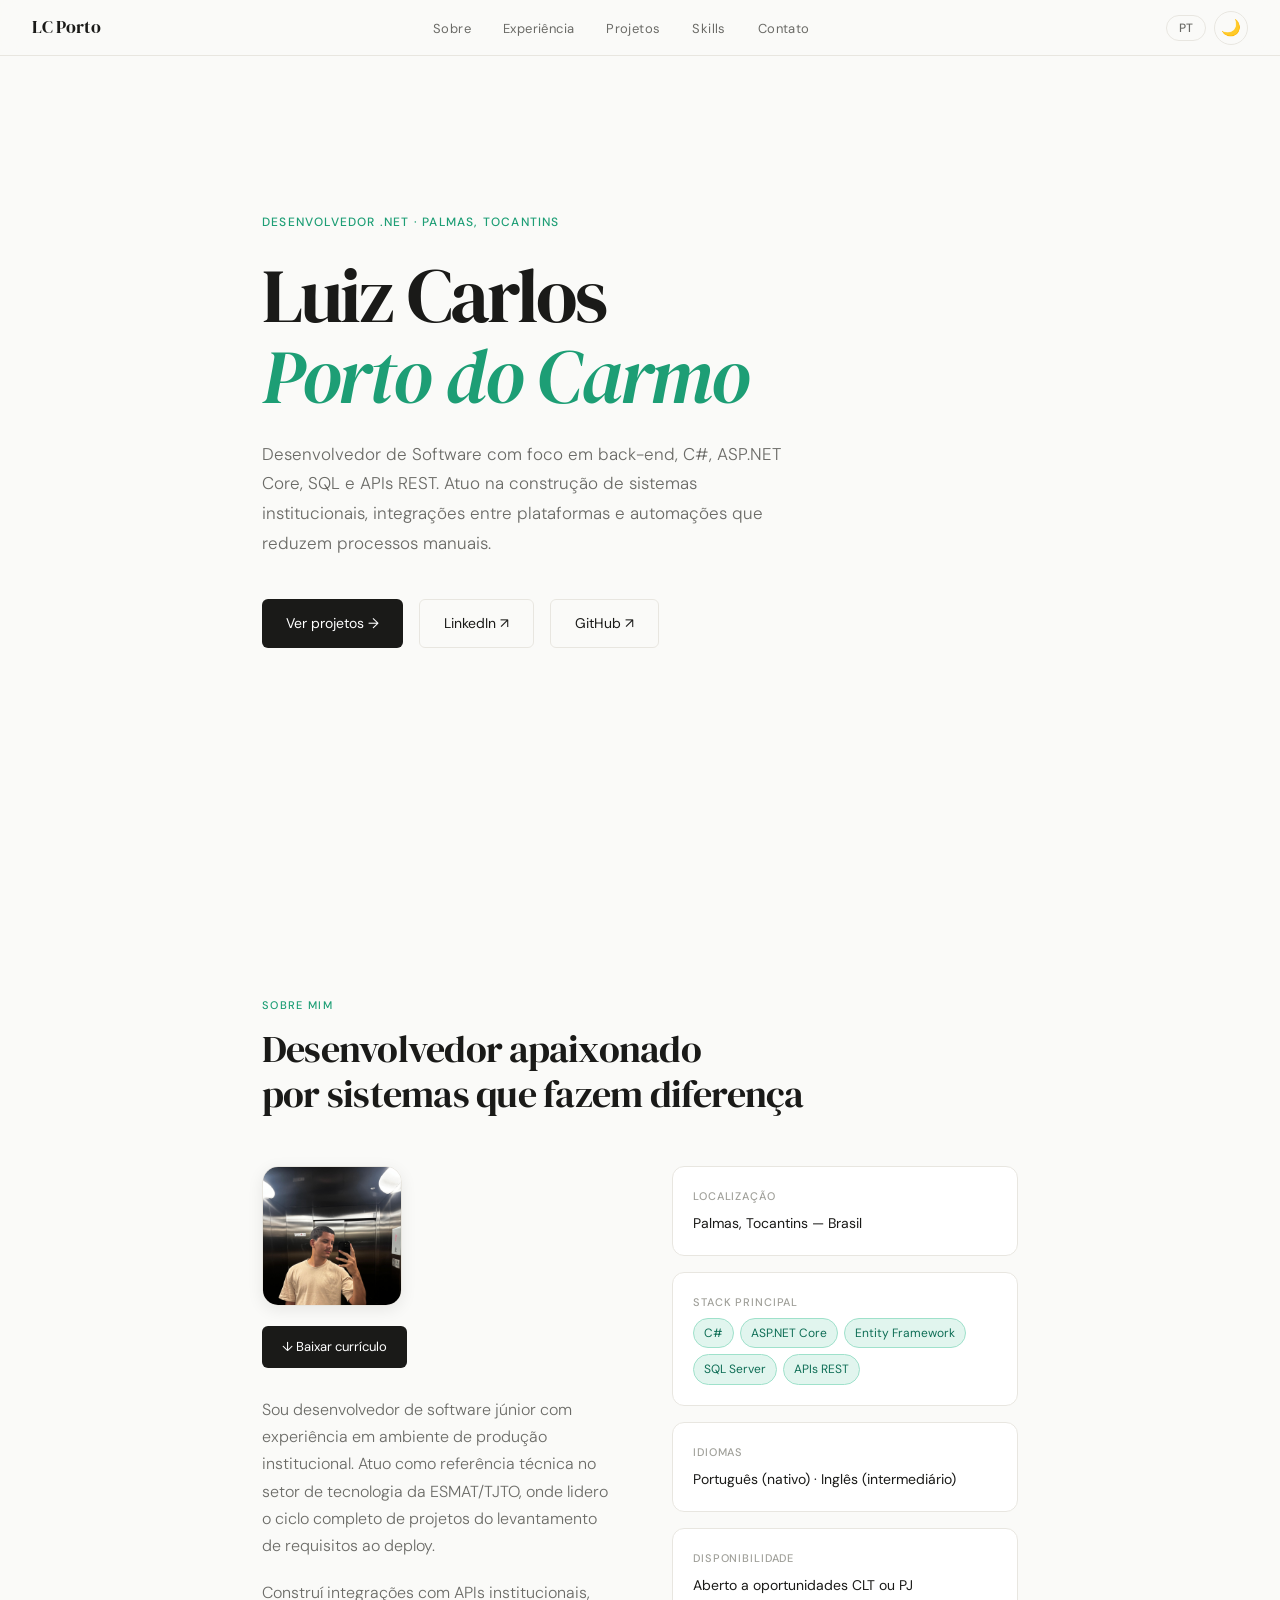
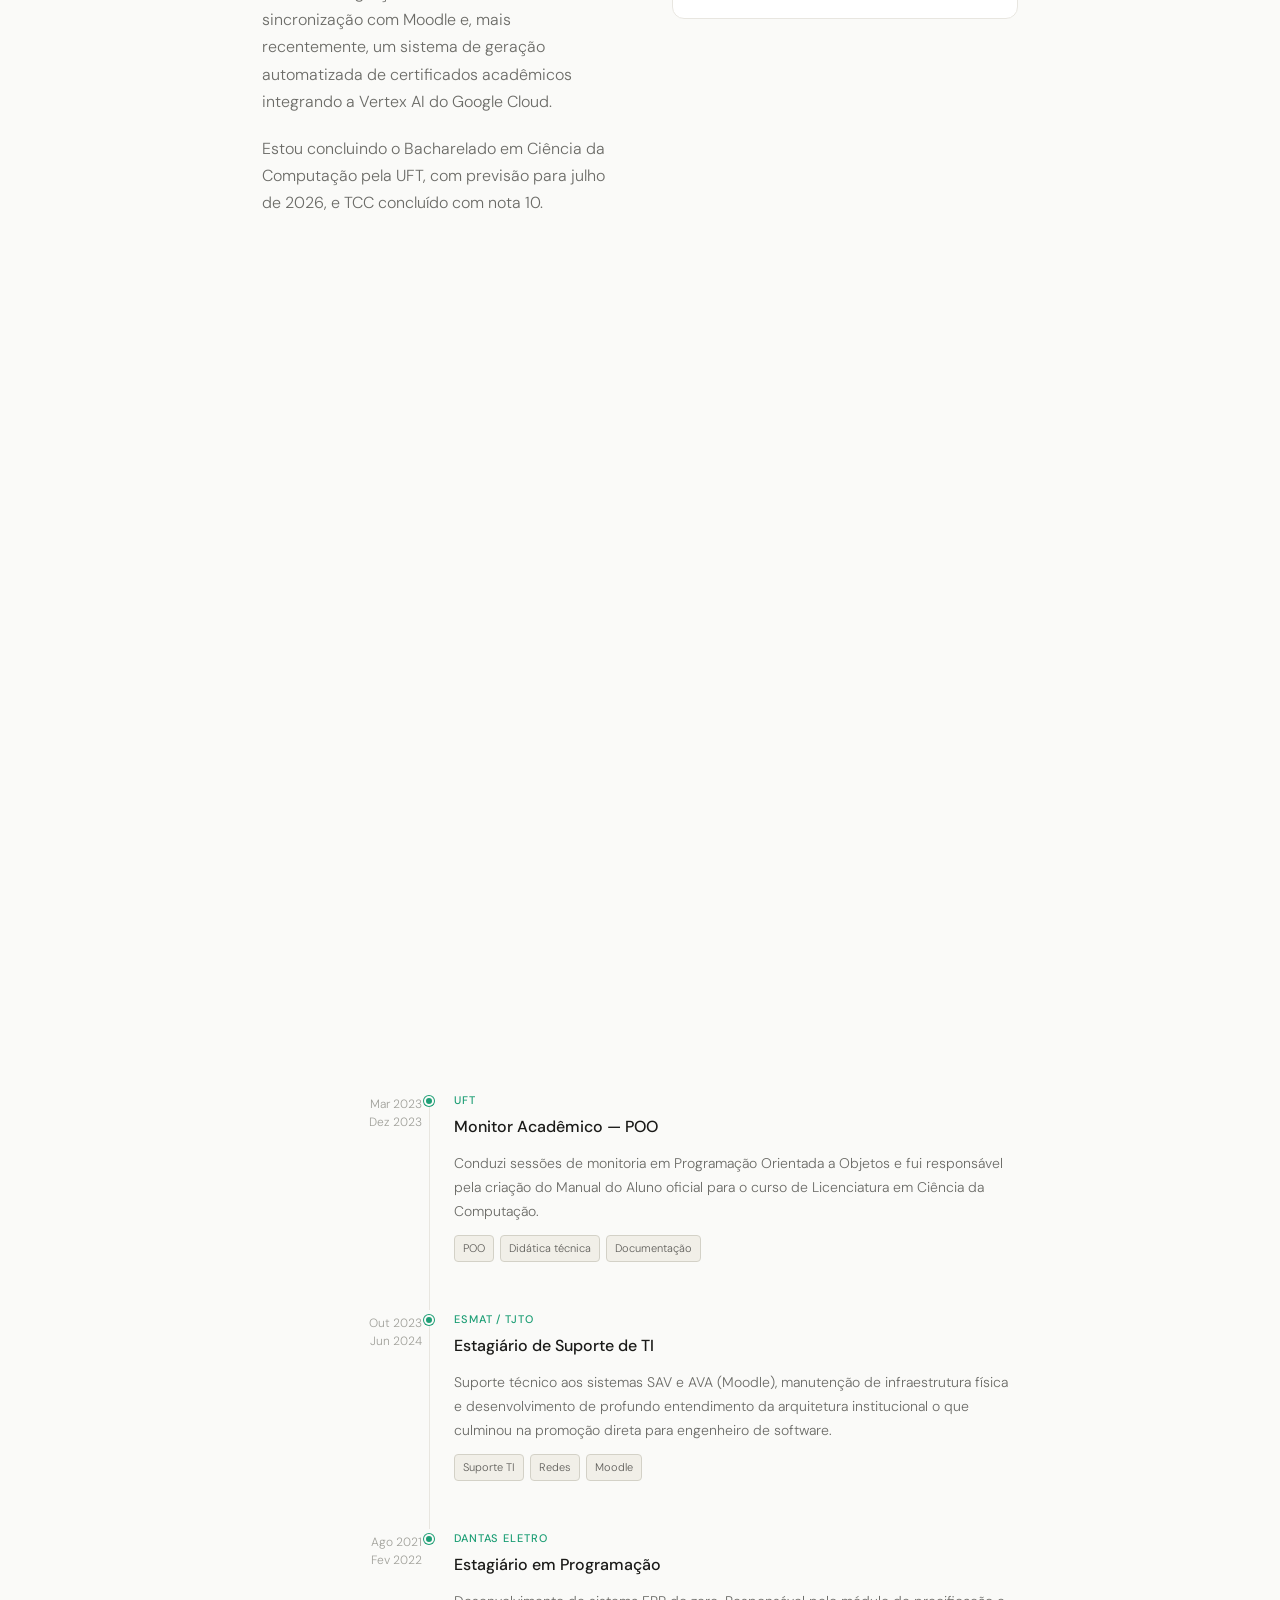
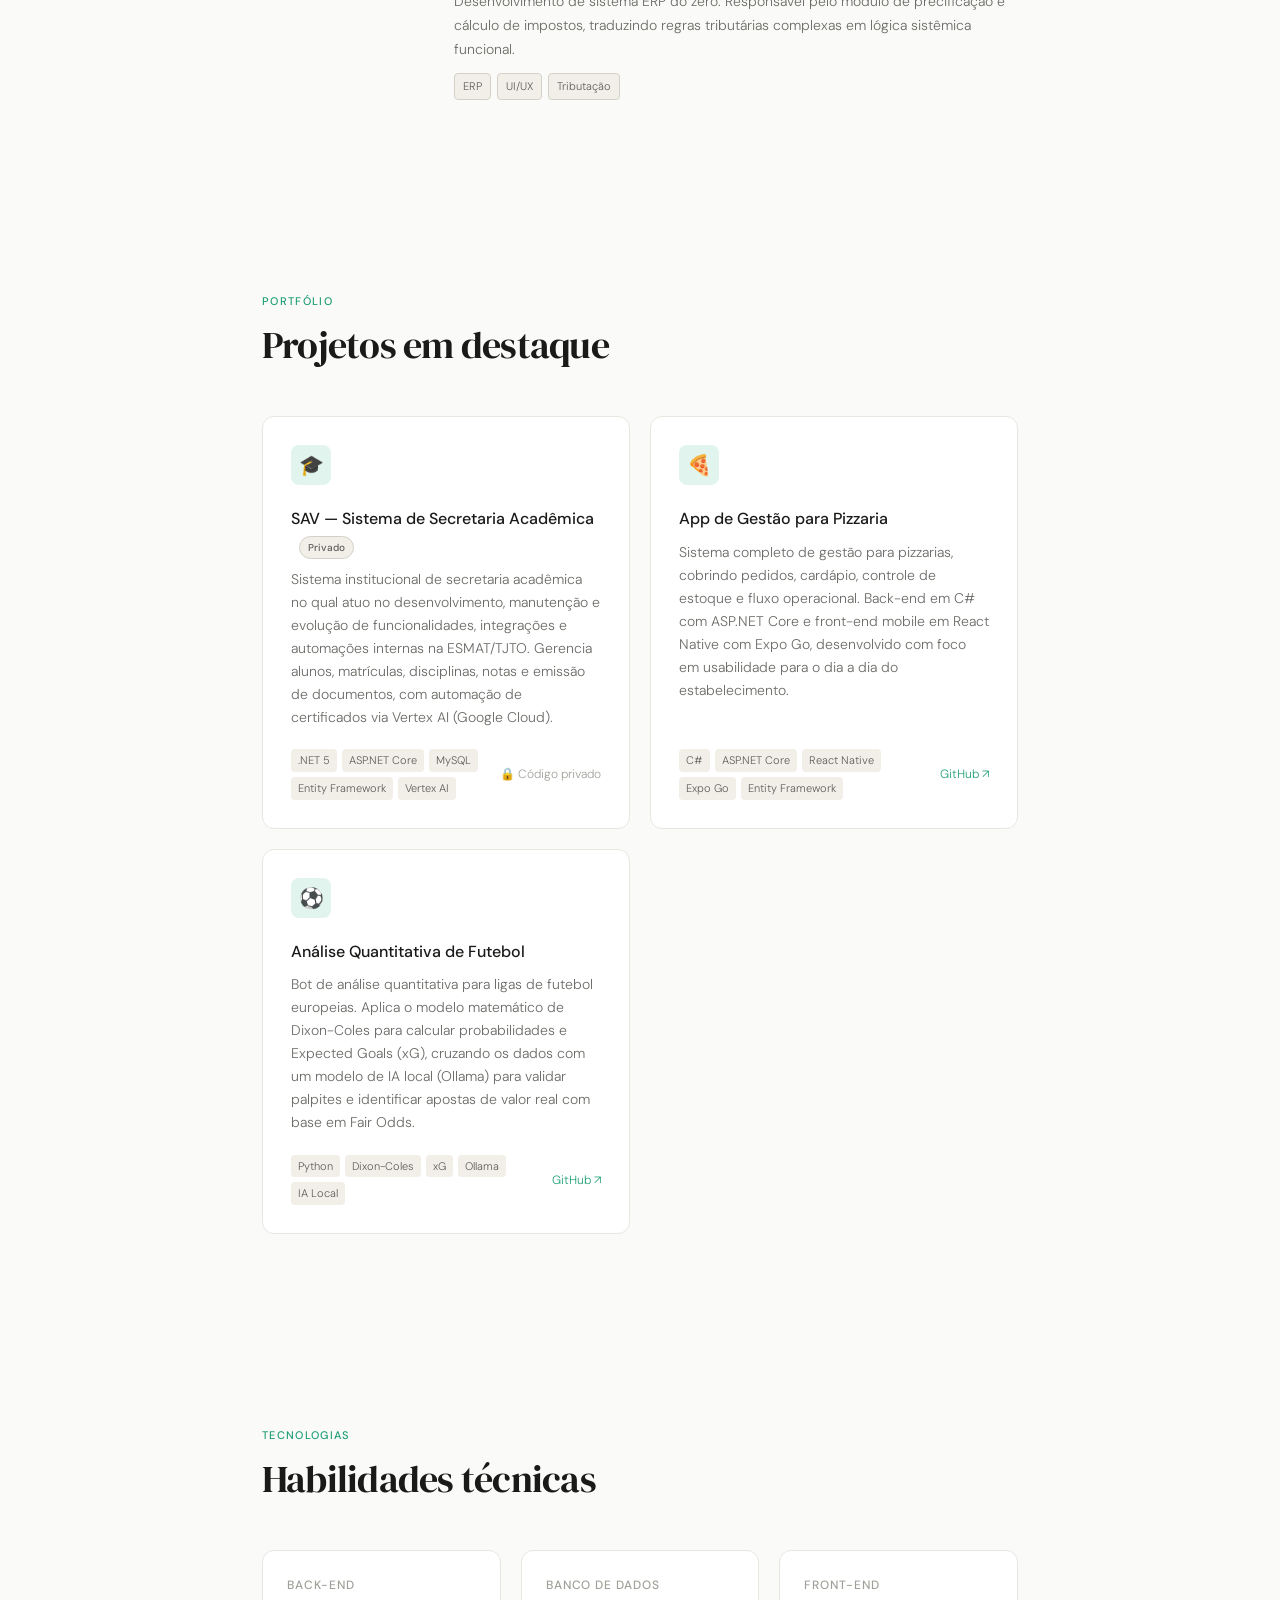
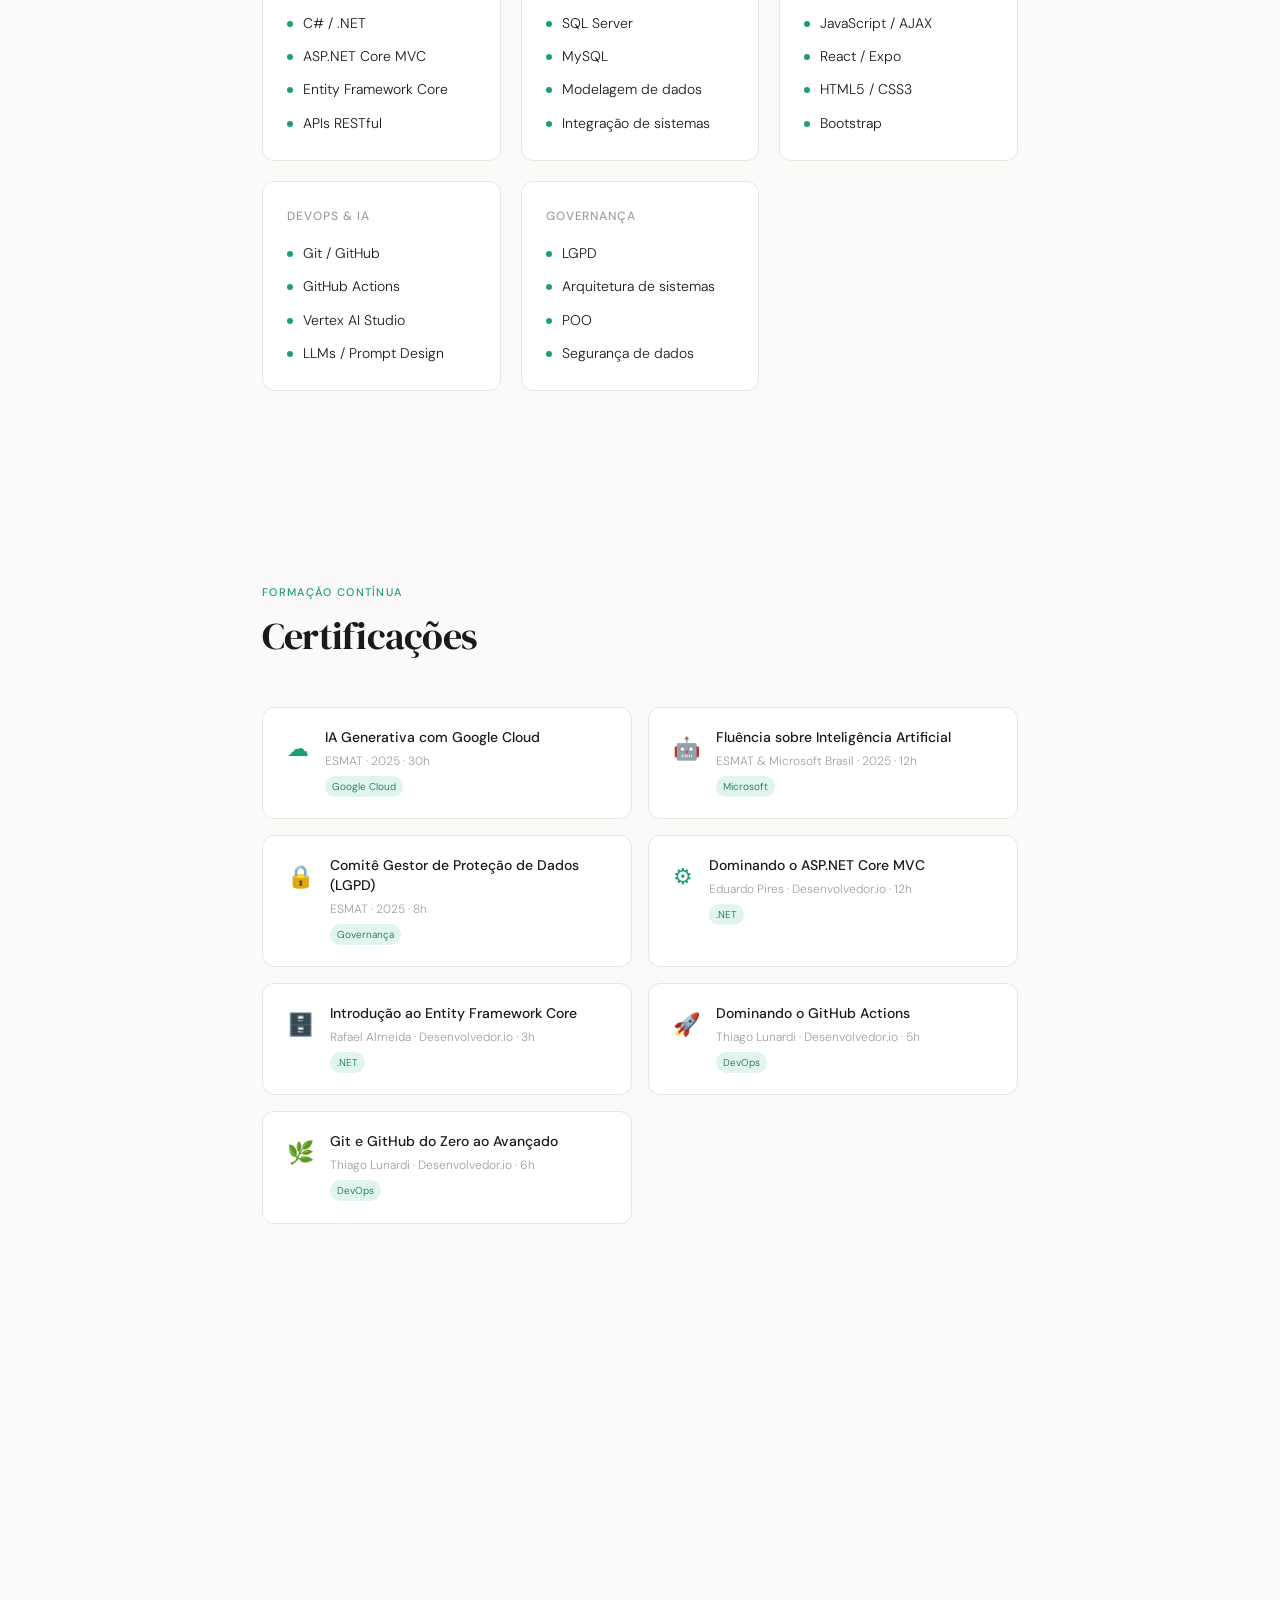
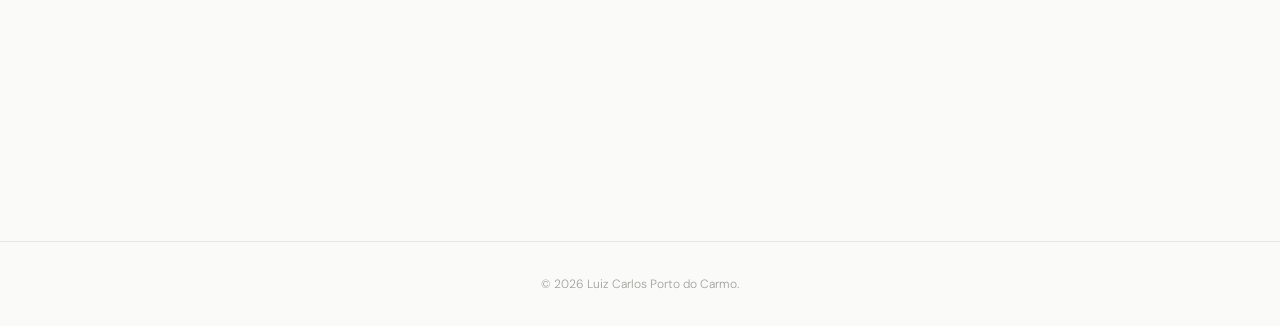
==== index.html @ 0bf35a82 "Rename Index.html to index.html Ajuste" ====
<!DOCTYPE html>
<html lang="pt-BR">
<head>
<meta charset="UTF-8">
<meta name="viewport" content="width=device-width, initial-scale=1.0">
<title>Luiz Carlos Porto — Software Engineer</title>
<link rel="preconnect" href="https://fonts.googleapis.com">
<link href="https://fonts.googleapis.com/css2?family=DM+Serif+Display:ital@0;1&family=DM+Sans:wght@300;400;500&display=swap" rel="stylesheet">
<style>
  *, *::before, *::after { box-sizing: border-box; margin: 0; padding: 0; }

  :root {
    --bg: #FAFAF8;
    --surface: #FFFFFF;
    --border: #E8E6E0;
    --text-primary: #1A1A18;
    --text-secondary: #6B6B67;
    --text-muted: #A0A09A;
    --accent: #1D9E75;
    --accent-light: #E1F5EE;
    --accent-mid: #0F6E56;
    --serif: 'DM Serif Display', Georgia, serif;
    --sans: 'DM Sans', system-ui, sans-serif;
    --radius: 12px;
    --radius-sm: 6px;
    --max: 820px;
  }

  body.dark {
    --bg: #0F0F0E;
    --surface: #1A1A18;
    --border: #2C2C29;
    --text-primary: #F0EFEA;
    --text-secondary: #A0A09A;
    --text-muted: #5F5E5A;
    --accent: #1D9E75;
    --accent-light: #0D2E22;
    --accent-mid: #3ECFA0;
  }
  body.dark nav { background: rgba(15,15,14,0.88); }
  body.dark .contact-box { background: #1A1A18; border: 1px solid #2C2C29; }
  body.dark .contact-box h2 { color: var(--text-primary); }
  body.dark .contact-box p { color: var(--text-secondary); }
  body.dark .contact-link { color: var(--text-primary); border-color: var(--border); }
  body.dark footer { background: var(--bg); }
  body.dark .btn-primary { background: var(--surface); color: var(--text-primary); border: 1px solid var(--border); }
  body.dark .btn-primary:hover { background: var(--accent); color: #fff; border-color: var(--accent); }
  body.dark .btn-outline { border-color: var(--border); color: var(--text-secondary); }
  body.dark .btn-outline:hover { border-color: var(--accent); color: var(--accent); }
  body.dark #lang-btn { color: var(--text-secondary); border-color: var(--border); }
  body.dark #lang-btn:hover { border-color: var(--accent); color: var(--accent); }
  body.dark #theme-btn { border-color: var(--border); }
  body.dark #theme-btn:hover { border-color: var(--accent); }
  body.dark .btn-cv-link { background: var(--surface) !important; color: var(--text-primary) !important; border: 1px solid var(--border) !important; }
  body.dark .btn-cv-link:hover { background: var(--accent) !important; color: #fff !important; border-color: var(--accent) !important; }
  body.dark .project-link { color: var(--accent); }
  body.dark .contact-link { color: var(--text-primary); }
  body.dark .timeline-tag { background: #2C2C29; color: var(--text-secondary); border-color: #3C3C38; }
  body.dark .cert-badge { background: var(--accent-light); color: var(--accent-mid); }

  html { scroll-behavior: smooth; }

  body {
    font-family: var(--sans);
    background: var(--bg);
    color: var(--text-primary);
    font-size: 16px;
    line-height: 1.7;
    font-weight: 300;
  }

  /* ─── NAV ─── */
  nav {
    position: fixed; top: 0; left: 0; right: 0; z-index: 100;
    background: rgba(250,250,248,0.88);
    backdrop-filter: blur(12px);
    border-bottom: 1px solid var(--border);
    padding: 0 2rem;
    display: flex; align-items: center; justify-content: space-between;
    height: 56px;
  }
  .nav-logo {
    font-family: var(--serif);
    font-size: 18px;
    color: var(--text-primary);
    text-decoration: none;
    letter-spacing: -0.01em;
  }
  .nav-links { display: flex; gap: 2rem; list-style: none; }
  .nav-links a {
    text-decoration: none;
    font-size: 13px;
    font-weight: 400;
    color: var(--text-secondary);
    letter-spacing: 0.03em;
    transition: color 0.2s;
  }
  .nav-links a:hover { color: var(--accent); }

  /* ─── LAYOUT ─── */
  section { padding: 6rem 2rem; max-width: var(--max); margin: 0 auto; }
  .section-label {
    font-size: 11px;
    font-weight: 500;
    letter-spacing: 0.12em;
    text-transform: uppercase;
    color: var(--accent);
    margin-bottom: 0.75rem;
  }
  h2.section-title {
    font-family: var(--serif);
    font-size: clamp(28px, 4vw, 38px);
    font-weight: 400;
    line-height: 1.2;
    letter-spacing: -0.02em;
    color: var(--text-primary);
    margin-bottom: 3rem;
  }

  /* ─── HERO ─── */
  #hero {
    min-height: 100vh;
    display: flex; flex-direction: column; justify-content: center;
    padding-top: 56px;
  }
  .hero-eyebrow {
    font-size: 12px; font-weight: 500; letter-spacing: 0.1em;
    text-transform: uppercase; color: var(--accent);
    margin-bottom: 1.5rem;
    opacity: 0; animation: fadeUp 0.6s 0.2s forwards;
  }
  .hero-name {
    font-family: var(--serif);
    font-size: clamp(42px, 7vw, 76px);
    font-weight: 400;
    line-height: 1.05;
    letter-spacing: -0.03em;
    color: var(--text-primary);
    margin-bottom: 1.5rem;
    opacity: 0; animation: fadeUp 0.6s 0.35s forwards;
  }
  .hero-name em { font-style: italic; color: var(--accent); }
  .hero-desc {
    font-size: 17px; font-weight: 300;
    color: var(--text-secondary);
    max-width: 520px; line-height: 1.75;
    margin-bottom: 2.5rem;
    opacity: 0; animation: fadeUp 0.6s 0.5s forwards;
  }
  .hero-cta {
    display: flex; gap: 1rem; flex-wrap: wrap;
    opacity: 0; animation: fadeUp 0.6s 0.65s forwards;
  }
  .btn-primary {
    background: var(--text-primary); color: #fff;
    padding: 12px 24px; border-radius: var(--radius-sm);
    font-size: 14px; font-weight: 400; text-decoration: none;
    transition: background 0.2s, transform 0.15s;
    display: inline-flex; align-items: center; gap: 8px;
  }
  .btn-primary:hover { background: var(--accent); transform: translateY(-1px); }
  .btn-outline {
    border: 1px solid var(--border); color: var(--text-primary);
    padding: 12px 24px; border-radius: var(--radius-sm);
    font-size: 14px; font-weight: 400; text-decoration: none;
    transition: border-color 0.2s, color 0.2s, transform 0.15s;
    display: inline-flex; align-items: center; gap: 8px;
  }
  .btn-outline:hover { border-color: var(--accent); color: var(--accent); transform: translateY(-1px); }

  /* ─── SOBRE ─── */
  #sobre .sobre-grid {
    display: grid; grid-template-columns: 1fr 1fr; gap: 4rem; align-items: start;
  }
  .sobre-text p { color: var(--text-secondary); margin-bottom: 1.25rem; }
  .sobre-text p:last-child { margin-bottom: 0; }
  .sobre-aside { display: flex; flex-direction: column; gap: 1rem; }
  .info-card {
    background: var(--surface); border: 1px solid var(--border);
    border-radius: var(--radius); padding: 1.25rem;
  }
  .info-card-label { font-size: 11px; font-weight: 500; letter-spacing: 0.08em; text-transform: uppercase; color: var(--text-muted); margin-bottom: 6px; }
  .info-card-val { font-size: 14px; color: var(--text-primary); font-weight: 400; }
  .tag-row { display: flex; flex-wrap: wrap; gap: 6px; }
  .tag {
    display: inline-block; font-size: 12px; font-weight: 400;
    padding: 4px 10px; border-radius: 99px;
    background: var(--accent-light); color: var(--accent-mid);
    border: 1px solid #9FE1CB;
  }

  /* ─── EXPERIENCIA ─── */
  .timeline { display: flex; flex-direction: column; gap: 0; }
  .timeline-item {
    display: grid; grid-template-columns: 160px 1fr;
    gap: 0 2rem; position: relative; padding-bottom: 3rem;
  }
  .timeline-item::before {
    content: '';
    position: absolute; left: 167px; top: 6px; bottom: 0;
    width: 1px; background: var(--border);
  }
  .timeline-item:last-child { padding-bottom: 0; }
  .timeline-item:last-child::before { display: none; }
  .timeline-date { font-size: 12px; color: var(--text-muted); padding-top: 4px; text-align: right; line-height: 1.5; }
  .timeline-dot {
    position: absolute; left: 162px; top: 5px;
    width: 10px; height: 10px; border-radius: 50%;
    background: var(--accent); border: 2px solid var(--bg);
    box-shadow: 0 0 0 1px var(--accent);
  }
  .timeline-content { }
  .timeline-company { font-size: 11px; font-weight: 500; letter-spacing: 0.08em; text-transform: uppercase; color: var(--accent); margin-bottom: 3px; }
  .timeline-role { font-size: 16px; font-weight: 500; color: var(--text-primary); margin-bottom: 0.75rem; }
  .timeline-desc { font-size: 14px; color: var(--text-secondary); line-height: 1.7; }
  .timeline-tags { display: flex; flex-wrap: wrap; gap: 6px; margin-top: 0.75rem; }
  .timeline-tag {
    font-size: 11px; padding: 3px 8px; border-radius: 4px;
    background: #F1EFE8; color: #5F5E5A;
    border: 1px solid #D3D1C7;
  }

  /* ─── PROJETOS ─── */
  .projects-grid {
    display: grid; grid-template-columns: repeat(auto-fit, minmax(340px, 1fr));
    gap: 1.25rem;
  }
  .project-card {
    background: var(--surface); border: 1px solid var(--border);
    border-radius: var(--radius); padding: 1.75rem;
    transition: border-color 0.2s, transform 0.2s;
    display: flex; flex-direction: column;
  }
  .project-card:hover { border-color: var(--accent); transform: translateY(-2px); }
  .project-icon {
    width: 40px; height: 40px; border-radius: 8px;
    background: var(--accent-light); display: flex; align-items: center; justify-content: center;
    margin-bottom: 1.25rem; font-size: 20px;
  }
  .project-name { font-size: 16px; font-weight: 500; color: var(--text-primary); margin-bottom: 0.5rem; }
  .project-desc { font-size: 14px; color: var(--text-secondary); line-height: 1.65; flex: 1; }
  .project-footer { margin-top: 1.25rem; display: flex; justify-content: space-between; align-items: center; }
  .project-stack { display: flex; flex-wrap: wrap; gap: 5px; }
  .project-stack span { font-size: 11px; padding: 2px 7px; border-radius: 4px; background: #F1EFE8; color: #5F5E5A; }
  .project-link { font-size: 12px; color: var(--accent); text-decoration: none; display: flex; align-items: center; gap: 4px; white-space: nowrap; }
  .project-link:hover { color: var(--accent-mid); }

  /* ─── HABILIDADES ─── */
  .skills-grid { display: grid; grid-template-columns: repeat(auto-fit, minmax(220px, 1fr)); gap: 1.25rem; }
  .skill-group {
    background: var(--surface); border: 1px solid var(--border);
    border-radius: var(--radius); padding: 1.5rem;
  }
  .skill-group-title { font-size: 12px; font-weight: 500; letter-spacing: 0.08em; text-transform: uppercase; color: var(--text-muted); margin-bottom: 1rem; }
  .skill-list { display: flex; flex-direction: column; gap: 0.6rem; }
  .skill-item { display: flex; align-items: center; gap: 10px; }
  .skill-dot { width: 6px; height: 6px; border-radius: 50%; background: var(--accent); flex-shrink: 0; }
  .skill-name { font-size: 14px; color: var(--text-primary); }

  /* ─── CERTIFICADOS ─── */
  .certs-grid { display: grid; grid-template-columns: repeat(auto-fit, minmax(300px, 1fr)); gap: 1rem; }
  .cert-card {
    background: var(--surface); border: 1px solid var(--border);
    border-radius: var(--radius); padding: 1.25rem 1.5rem;
    display: flex; align-items: flex-start; gap: 1rem;
    transition: border-color 0.2s;
  }
  .cert-card:hover { border-color: var(--accent); }
  .cert-icon { font-size: 22px; flex-shrink: 0; margin-top: 2px; color: var(--accent); }
  .cert-name { font-size: 14px; font-weight: 500; color: var(--text-primary); line-height: 1.4; }
  .cert-meta { font-size: 12px; color: var(--text-muted); margin-top: 3px; }
  .cert-badge { display: inline-block; font-size: 10px; padding: 2px 7px; border-radius: 99px; margin-top: 5px; background: var(--accent-light); color: var(--accent-mid); }

  /* ─── CONTATO ─── */
  #contato { padding-bottom: 8rem; }
  .contact-box {
    background: var(--text-primary); border-radius: var(--radius);
    padding: 4rem; display: flex; justify-content: space-between; align-items: center; flex-wrap: wrap; gap: 2rem;
  }
  .contact-box h2 { font-family: var(--serif); font-size: clamp(26px, 4vw, 40px); color: #fff; font-weight: 400; margin: 0; }
  .contact-box p { color: rgba(255,255,255,0.55); font-size: 15px; margin-top: 8px; }
  .contact-links { display: flex; flex-direction: column; gap: 0.75rem; }
  .contact-link {
    color: #fff; text-decoration: none;
    font-size: 14px; display: flex; align-items: center; gap: 10px;
    border-bottom: 1px solid rgba(255,255,255,0.15); padding-bottom: 0.75rem;
    transition: color 0.2s;
  }
  .contact-link:last-child { border-bottom: none; padding-bottom: 0; }
  .contact-link:hover { color: #5DCAA5; }

  /* ─── FOOTER ─── */
  footer {
    border-top: 1px solid var(--border);
    padding: 2rem;
    text-align: center;
    font-size: 12px;
    color: var(--text-muted);
  }

  /* ─── ANIMATIONS ─── */
  @keyframes fadeUp {
    from { opacity: 0; transform: translateY(20px); }
    to   { opacity: 1; transform: translateY(0); }
  }
  .reveal {
    opacity: 0; transform: translateY(24px);
    transition: opacity 0.55s ease, transform 0.55s ease;
  }
  .reveal.visible { opacity: 1; transform: translateY(0); }

  /* ─── RESPONSIVE ─── */
  @media (max-width: 680px) {
    #sobre .sobre-grid { grid-template-columns: 1fr; gap: 2rem; }
    .timeline-item { grid-template-columns: 1fr; }
    .timeline-date { text-align: left; }
    .timeline-item::before { display: none; }
    .timeline-dot { display: none; }
    .contact-box { padding: 2.5rem; }
    nav { padding: 0 1rem; }
    .nav-links { gap: 1.25rem; }
  }
</style>
</head>
<body>

<nav>
  <a href="#hero" class="nav-logo">LC Porto</a>
  <ul class="nav-links" id="nav-links">
    <li><a href="#sobre" data-pt="Sobre" data-en="About">Sobre</a></li>
    <li><a href="#experiencia" data-pt="Experiência" data-en="Experience">Experiência</a></li>
    <li><a href="#projetos" data-pt="Projetos" data-en="Projects">Projetos</a></li>
    <li><a href="#habilidades" data-pt="Skills" data-en="Skills">Skills</a></li>
    <li><a href="#contato" data-pt="Contato" data-en="Contact">Contato</a></li>
  </ul>
  <div style="display:flex;align-items:center;gap:8px;margin-left:1.5rem;">
    <!-- Lang toggle -->
    <button id="lang-btn" onclick="toggleLang()" title="Mudar idioma" style="background:transparent;border:1px solid var(--border);border-radius:99px;padding:4px 12px;font-size:12px;font-weight:500;color:var(--text-secondary);cursor:pointer;transition:all 0.2s;font-family:var(--sans);">PT</button>
    <!-- Dark mode toggle -->
    <button id="theme-btn" onclick="toggleTheme()" title="Alternar tema" style="background:transparent;border:1px solid var(--border);border-radius:99px;width:34px;height:34px;display:flex;align-items:center;justify-content:center;cursor:pointer;transition:all 0.2s;font-size:16px;">🌙</button>
  </div>
</nav>

<!-- HERO -->
<section id="hero">
  <p class="hero-eyebrow" id="hero-eyebrow">Desenvolvedor .NET · Palmas, Tocantins — Brasil</p>
  <h1 class="hero-name">Luiz Carlos<br><em>Porto do Carmo</em></h1>
  <p class="hero-desc" id="hero-desc">
    Desenvolvedor de Software com foco em back-end, C#, ASP.NET Core, SQL e APIs REST. Atuo na construção de sistemas institucionais, integrações entre plataformas e automações que reduzem processos manuais.
  </p>
  <div class="hero-cta">
    <a href="#projetos" class="btn-primary" id="btn-projects">Ver projetos →</a>
    <a href="https://linkedin.com/in/luizcporto/" target="_blank" class="btn-outline">LinkedIn ↗</a>
    <a href="https://github.com/LuizCPorto" target="_blank" class="btn-outline">GitHub ↗</a>
  </div>
</section>

<!-- SOBRE -->
<section id="sobre">
  <p class="section-label reveal" id="label-sobre">Sobre mim</p>
  <h2 class="section-title reveal" id="title-sobre">Desenvolvedor apaixonado<br>por sistemas que fazem diferença</h2>
  <div class="sobre-grid">
    <div class="sobre-text reveal">
      <!-- Foto centralizada e destacada -->
      <div style="display:flex;flex-direction:column;align-items:flex-start;gap:1.25rem;margin-bottom:1.75rem;">
        <img src="assets/foto.jpeg" alt="Luiz Carlos Porto" style="width:140px;height:140px;border-radius:16px;object-fit:cover;object-position:top center;border:1px solid var(--border);box-shadow:0 4px 16px rgba(0,0,0,0.08);" />
        <a href="curriculo-luiz-porto.pdf" download="Curriculo_LuizCarlosPorto.pdf" class="btn-cv-link" style="display:inline-flex;align-items:center;gap:8px;background:var(--text-primary);color:#fff;padding:10px 20px;border-radius:var(--radius-sm);font-size:13px;font-weight:400;text-decoration:none;transition:background 0.2s,color 0.2s,border-color 0.2s;">
          <span id="btn-cv">↓ Baixar currículo</span>
        </a>
      </div>
      <p id="sobre-p1">Sou desenvolvedor de software júnior com experiência em sistemas institucionais, atuando principalmente com C#, ASP.NET Core, SQL, APIs REST e integrações entre plataformas. Na ESMAT/TJTO, atuo com autonomia no ciclo completo de desenvolvimento do levantamento de requisitos ao deploy.</p>
            <p id="sobre-p2">Desenvolvi integrações com APIs institucionais, sincronização com o Moodle e automação de processos acadêmicos com apoio da Vertex AI (Google Cloud), reduzindo etapas manuais e melhorando o fluxo operacional do setor.</p>
      <p id="sobre-p3">Estou concluindo o Bacharelado em Ciência da Computação pela UFT (previsão julho/2026), com TCC aprovado com nota 10. Também possuo formação técnica em Informática pelo IFBA.</p>
    </div>
    <div class="sobre-aside reveal">
      <div class="info-card">
        <div class="info-card-label" id="info-loc">Localização</div>
        <div class="info-card-val" id="info-loc-val">Palmas, Tocantins — Brasil</div>
      </div>
      <div class="info-card">
        <div class="info-card-label" id="info-stack">Stack principal</div>
        <div class="tag-row">
          <span class="tag">C#</span>
          <span class="tag">ASP.NET Core</span>
          <span class="tag">Entity Framework</span>
          <span class="tag">SQL Server</span>
          <span class="tag">APIs REST</span>
        </div>
      </div>
      <div class="info-card">
        <div class="info-card-label" id="info-lang">Idiomas</div>
        <div class="info-card-val" id="info-lang-val">Português (nativo) · Inglês (intermediário)</div>
      </div>
      <div class="info-card">
        <div class="info-card-label" id="info-avail">Disponibilidade</div>
        <div class="info-card-val" id="info-avail-val">Aberto a oportunidades CLT ou PJ</div>
      </div>
    </div>
  </div>

  <!-- TCC -->
  <div class="card reveal" style="background:var(--accent-light);border:1px solid #9FE1CB;border-radius:var(--radius);padding:1.5rem 1.75rem;margin-top:3rem;">
    <div style="display:flex;align-items:center;gap:10px;margin-bottom:0.75rem;">
      <span style="font-size:20px;">🎓</span>
      <span style="font-size:11px;font-weight:500;letter-spacing:0.08em;text-transform:uppercase;color:var(--accent-mid);" id="tcc-badge">Trabalho de Conclusão de Curso · Aprovado com Nota 10</span>
    </div>
    <div style="font-size:16px;font-weight:500;color:var(--text-primary);margin-bottom:0.6rem;line-height:1.4;" id="tcc-title">O uso de Beacons Bluetooth Low Energy (BLE) para frequência na ESMAT</div>
    <div style="font-size:14px;color:var(--text-secondary);line-height:1.7;margin-bottom:1rem;" id="tcc-desc">Proposta e validação de um modelo arquitetural para controle automatizado de frequência escolar usando tecnologia BLE/IoT, integrado ao aplicativo da Secretaria Acadêmica Virtual (SAV) da ESMAT. Elimina chamadas manuais e reduz falhas humanas na gestão acadêmica.</div>
    <div style="display:flex;flex-wrap:wrap;gap:6px;">
      <span style="font-size:12px;padding:3px 10px;border-radius:99px;background:#fff;color:var(--accent-mid);border:1px solid #9FE1CB;">C#</span>
      <span style="font-size:12px;padding:3px 10px;border-radius:99px;background:#fff;color:var(--accent-mid);border:1px solid #9FE1CB;">React Native</span>
      <span style="font-size:12px;padding:3px 10px;border-radius:99px;background:#fff;color:var(--accent-mid);border:1px solid #9FE1CB;">BLE / Beacons</span>
      <span style="font-size:12px;padding:3px 10px;border-radius:99px;background:#fff;color:var(--accent-mid);border:1px solid #9FE1CB;">IoT</span>
      <span style="font-size:12px;padding:3px 10px;border-radius:99px;background:#fff;color:var(--accent-mid);border:1px solid #9FE1CB;">UFT · 2026</span>
    </div>
  </div>

</section>

<!-- EXPERIÊNCIA -->
<section id="experiencia">
  <p class="section-label reveal" id="label-exp">Trajetória</p>
  <h2 class="section-title reveal" id="title-exp">Experiência profissional</h2>
  <div class="timeline">

    <div class="timeline-item reveal">
      <div class="timeline-date">Jun 2024<br>Atualmente</div>
      <div class="timeline-dot"></div>
      <div class="timeline-content">
        <div class="timeline-company">ESMAT / TJTO</div>
        <div class="timeline-role">Engenheiro de Software Júnior</div>
        <div class="timeline-desc">Atuo com autonomia no desenvolvimento, manutenção e evolução de sistemas acadêmicos institucionais. Desenvolvi o módulo de Pós-graduações do zero, implementei integrações via APIs REST com sistemas internos do TJTO e automatizei processos acadêmicos com apoio da Vertex AI (Google Cloud), reduzindo etapas manuais e melhorando o fluxo operacional do setor.</div>
        <div class="timeline-tags">
          <span class="timeline-tag">C#</span>
          <span class="timeline-tag">ASP.NET Core MVC</span>
          <span class="timeline-tag">SQL Server</span>
          <span class="timeline-tag">Entity Framework</span>
          <span class="timeline-tag">Vertex AI</span>
          <span class="timeline-tag">APIs REST</span>
        </div>
      </div>
    </div>

    <div class="timeline-item reveal">
      <div class="timeline-date">Mar 2023<br>Dez 2023</div>
      <div class="timeline-dot"></div>
      <div class="timeline-content">
        <div class="timeline-company">UFT</div>
        <div class="timeline-role">Monitor Acadêmico — POO</div>
        <div class="timeline-desc">Conduzi sessões de monitoria em Programação Orientada a Objetos e fui responsável pela criação do Manual do Aluno oficial para o curso de Licenciatura em Ciência da Computação.</div>
        <div class="timeline-tags">
          <span class="timeline-tag">POO</span>
          <span class="timeline-tag">Didática técnica</span>
          <span class="timeline-tag">Documentação</span>
        </div>
      </div>
    </div>

    <div class="timeline-item reveal">
      <div class="timeline-date">Out 2023<br>Jun 2024</div>
      <div class="timeline-dot"></div>
      <div class="timeline-content">
        <div class="timeline-company">ESMAT / TJTO</div>
        <div class="timeline-role">Estagiário de Suporte de TI</div>
        <div class="timeline-desc">Suporte técnico aos sistemas SAV e AVA (Moodle), manutenção de infraestrutura física e desenvolvimento de profundo entendimento da arquitetura institucional o que culminou na promoção direta para engenheiro de software.</div>
        <div class="timeline-tags">
          <span class="timeline-tag">Suporte TI</span>
          <span class="timeline-tag">Redes</span>
          <span class="timeline-tag">Moodle</span>
        </div>
      </div>
    </div>

    <div class="timeline-item reveal">
      <div class="timeline-date">Ago 2021<br>Fev 2022</div>
      <div class="timeline-dot"></div>
      <div class="timeline-content">
        <div class="timeline-company">Dantas Eletro</div>
        <div class="timeline-role">Estagiário em Programação</div>
        <div class="timeline-desc">Desenvolvimento de sistema ERP do zero. Responsável pelo módulo de precificação e cálculo de impostos, traduzindo regras tributárias complexas em lógica sistêmica funcional.</div>
        <div class="timeline-tags">
          <span class="timeline-tag">ERP</span>
          <span class="timeline-tag">UI/UX</span>
          <span class="timeline-tag">Tributação</span>
        </div>
      </div>
    </div>

  </div>
</section>

<!-- PROJETOS -->
<section id="projetos">
  <p class="section-label reveal" id="label-proj">Portfólio</p>
  <h2 class="section-title reveal" id="title-proj">Projetos em destaque</h2>
  <div class="projects-grid">

    <div class="project-card reveal">
      <div class="project-icon">🎓</div>
      <div class="project-name">SAV — Sistema de Secretaria Acadêmica
        <span style="display:inline-block;font-size:10px;padding:2px 8px;border-radius:99px;background:#F1EFE8;color:#5F5E5A;border:1px solid #D3D1C7;margin-left:8px;vertical-align:middle;">Privado</span>
      </div>
      <div class="project-desc">Sistema institucional de secretaria acadêmica no qual atuo no desenvolvimento, manutenção e evolução de funcionalidades, integrações e automações internas na ESMAT/TJTO. Gerencia alunos, matrículas, disciplinas, notas e emissão de documentos, com automação de certificados via Vertex AI (Google Cloud).</div>
      <div class="project-footer">
        <div class="project-stack">
          <span>.NET 5</span><span>ASP.NET Core</span><span>MySQL</span><span>Entity Framework</span><span>Vertex AI</span>
        </div>
        <span class="project-link" style="color:var(--text-muted);cursor:default;">🔒 Código privado</span>
      </div>
    </div>

    <div class="project-card reveal">
      <div class="project-icon">🍕</div>
      <div class="project-name">App de Gestão para Pizzaria</div>
      <div class="project-desc">Sistema completo de gestão para pizzarias, cobrindo pedidos, cardápio, controle de estoque e fluxo operacional. Back-end em C# com ASP.NET Core e front-end mobile em React Native com Expo Go, desenvolvido com foco em usabilidade para o dia a dia do estabelecimento.</div>
      <div class="project-footer">
        <div class="project-stack">
          <span>C#</span><span>ASP.NET Core</span><span>React Native</span><span>Expo Go</span><span>Entity Framework</span>
        </div>
        <a href="https://github.com/MiniPizza-du-Luiz" target="_blank" class="project-link">GitHub ↗</a>
      </div>
    </div>

    <div class="project-card reveal">
      <div class="project-icon">⚽</div>
      <div class="project-name">Análise Quantitativa de Futebol</div>
      <div class="project-desc">Bot de análise quantitativa para ligas de futebol europeias. Aplica o modelo matemático de Dixon-Coles para calcular probabilidades e Expected Goals (xG), cruzando os dados com um modelo de IA local (Ollama) para validar palpites e identificar apostas de valor real com base em Fair Odds.</div>
      <div class="project-footer">
        <div class="project-stack">
          <span>Python</span><span>Dixon-Coles</span><span>xG</span><span>Ollama</span><span>IA Local</span>
        </div>
        <a href="https://github.com/LuizCPorto/Analise-esportiva-Ia" target="_blank" class="project-link">GitHub ↗</a>
      </div>
    </div>

  </div>
</section>

<!-- HABILIDADES -->
<section id="habilidades">
  <p class="section-label reveal" id="label-skills">Tecnologias</p>
  <h2 class="section-title reveal" id="title-skills">Habilidades técnicas</h2>
  <div class="skills-grid">
    <div class="skill-group reveal">
      <div class="skill-group-title">Back-end</div>
      <div class="skill-list">
        <div class="skill-item"><span class="skill-dot"></span><span class="skill-name">C# / .NET</span></div>
        <div class="skill-item"><span class="skill-dot"></span><span class="skill-name">ASP.NET Core MVC</span></div>
        <div class="skill-item"><span class="skill-dot"></span><span class="skill-name">Entity Framework Core</span></div>
        <div class="skill-item"><span class="skill-dot"></span><span class="skill-name">APIs RESTful</span></div>
      </div>
    </div>
    <div class="skill-group reveal">
      <div class="skill-group-title">Banco de dados</div>
      <div class="skill-list">
        <div class="skill-item"><span class="skill-dot"></span><span class="skill-name">SQL Server</span></div>
        <div class="skill-item"><span class="skill-dot"></span><span class="skill-name">MySQL</span></div>
        <div class="skill-item"><span class="skill-dot"></span><span class="skill-name">Modelagem de dados</span></div>
        <div class="skill-item"><span class="skill-dot"></span><span class="skill-name">Integração de sistemas</span></div>
      </div>
    </div>
    <div class="skill-group reveal">
      <div class="skill-group-title">Front-end</div>
      <div class="skill-list">
        <div class="skill-item"><span class="skill-dot"></span><span class="skill-name">JavaScript / AJAX</span></div>
        <div class="skill-item"><span class="skill-dot"></span><span class="skill-name">React / Expo</span></div>
        <div class="skill-item"><span class="skill-dot"></span><span class="skill-name">HTML5 / CSS3</span></div>
        <div class="skill-item"><span class="skill-dot"></span><span class="skill-name">Bootstrap</span></div>
      </div>
    </div>
    <div class="skill-group reveal">
      <div class="skill-group-title">DevOps & IA</div>
      <div class="skill-list">
        <div class="skill-item"><span class="skill-dot"></span><span class="skill-name">Git / GitHub</span></div>
        <div class="skill-item"><span class="skill-dot"></span><span class="skill-name">GitHub Actions</span></div>
        <div class="skill-item"><span class="skill-dot"></span><span class="skill-name">Vertex AI Studio</span></div>
        <div class="skill-item"><span class="skill-dot"></span><span class="skill-name">LLMs / Prompt Design</span></div>
      </div>
    </div>
    <div class="skill-group reveal">
      <div class="skill-group-title">Governança</div>
      <div class="skill-list">
        <div class="skill-item"><span class="skill-dot"></span><span class="skill-name">LGPD</span></div>
        <div class="skill-item"><span class="skill-dot"></span><span class="skill-name">Arquitetura de sistemas</span></div>
        <div class="skill-item"><span class="skill-dot"></span><span class="skill-name">POO</span></div>
        <div class="skill-item"><span class="skill-dot"></span><span class="skill-name">Segurança de dados</span></div>
      </div>
    </div>
  </div>
</section>

<!-- CERTIFICADOS -->
<section id="certificados">
  <p class="section-label reveal" id="label-certs">Formação contínua</p>
  <h2 class="section-title reveal" id="title-certs">Certificações</h2>
  <div class="certs-grid">
    <div class="cert-card reveal">
      <div class="cert-icon">☁️</div>
      <div>
        <div class="cert-name">IA Generativa com Google Cloud</div>
        <div class="cert-meta">ESMAT · 2025 · 30h</div>
        <span class="cert-badge">Google Cloud</span>
      </div>
    </div>
    <div class="cert-card reveal">
      <div class="cert-icon">🤖</div>
      <div>
        <div class="cert-name">Fluência sobre Inteligência Artificial</div>
        <div class="cert-meta">ESMAT & Microsoft Brasil · 2025 · 12h</div>
        <span class="cert-badge">Microsoft</span>
      </div>
    </div>
    <div class="cert-card reveal">
      <div class="cert-icon">🔒</div>
      <div>
        <div class="cert-name">Comitê Gestor de Proteção de Dados (LGPD)</div>
        <div class="cert-meta">ESMAT · 2025 · 8h</div>
        <span class="cert-badge">Governança</span>
      </div>
    </div>
    <div class="cert-card reveal">
      <div class="cert-icon">⚙️</div>
      <div>
        <div class="cert-name">Dominando o ASP.NET Core MVC</div>
        <div class="cert-meta">Eduardo Pires · Desenvolvedor.io · 12h</div>
        <span class="cert-badge">.NET</span>
      </div>
    </div>
    <div class="cert-card reveal">
      <div class="cert-icon">🗄️</div>
      <div>
        <div class="cert-name">Introdução ao Entity Framework Core</div>
        <div class="cert-meta">Rafael Almeida · Desenvolvedor.io · 3h</div>
        <span class="cert-badge">.NET</span>
      </div>
    </div>
    <div class="cert-card reveal">
      <div class="cert-icon">🚀</div>
      <div>
        <div class="cert-name">Dominando o GitHub Actions</div>
        <div class="cert-meta">Thiago Lunardi · Desenvolvedor.io · 5h</div>
        <span class="cert-badge">DevOps</span>
      </div>
    </div>
    <div class="cert-card reveal">
      <div class="cert-icon">🌿</div>
      <div>
        <div class="cert-name">Git e GitHub do Zero ao Avançado</div>
        <div class="cert-meta">Thiago Lunardi · Desenvolvedor.io · 6h</div>
        <span class="cert-badge">DevOps</span>
      </div>
    </div>
    <div class="cert-card reveal">
      <div class="cert-icon">🔧</div>
      <div>
        <div class="cert-name">Introdução ao DevOps</div>
        <div class="cert-meta">Igor Abade · Desenvolvedor.io · 4h</div>
        <span class="cert-badge">DevOps</span>
      </div>
    </div>
  </div>
</section>

<!-- CONTATO -->
<section id="contato">
  <div class="contact-box reveal" id="contact-box">
    <div>
      <h2 id="contact-title">Vamos construir<br>algo juntos?</h2>
      <p id="contact-sub">Aberto a oportunidades CLT, PJ ou freela.</p>
    </div>
    <div class="contact-links">
      <a href="mailto:luizportocarlodocarmo123@gmail.com" class="contact-link">
        <span>✉</span> luizportocarlodocarmo123@gmail.com
      </a>
      <a href="https://linkedin.com/in/luizcporto/" target="_blank" class="contact-link">
        <span>in</span> linkedin.com/in/luizcporto
      </a>
      <a href="https://github.com/LuizCPorto" target="_blank" class="contact-link">
        <span>⌥</span> github.com/LuizCPorto
      </a>
    </div>
  </div>
</section>

<footer>
  <span id="footer-text">© 2026 Luiz Carlos Porto do Carmo.</span>
</footer>

<script>
const reveals = document.querySelectorAll('.reveal');
const obs = new IntersectionObserver((entries) => {
  entries.forEach((e, i) => {
    if (e.isIntersecting) {
      setTimeout(() => e.target.classList.add('visible'), i * 60);
      obs.unobserve(e.target);
    }
  });
}, { threshold: 0.1 });
reveals.forEach(el => obs.observe(el));
</script>

<script>
// ── THEME ──
function toggleTheme() {
  const dark = document.body.classList.toggle('dark');
  document.getElementById('theme-btn').textContent = dark ? '☀️' : '🌙';
  localStorage.setItem('theme', dark ? 'dark' : 'light');
}
if (localStorage.getItem('theme') === 'dark') {
  document.body.classList.add('dark');
  document.getElementById('theme-btn').textContent = '☀️';
}

// ── I18N ──
const i18n = {
  pt: {
    'hero-eyebrow': 'Desenvolvedor .NET · Palmas, Tocantins',
    'hero-desc': 'Desenvolvedor de Software com foco em back-end, C#, ASP.NET Core, SQL e APIs REST. Atuo na construção de sistemas institucionais, integrações entre plataformas e automações que reduzem processos manuais.',
    'btn-projects': 'Ver projetos →',
    'stat-exp': 'Anos de experiência',
    'stat-proj': 'Projetos entregues',
    'stat-certs': 'Certificações',
    'stat-tcc': 'Nota no TCC',
    'label-sobre': 'Sobre mim',
    'title-sobre': 'Desenvolvedor apaixonado<br>por sistemas que fazem diferença',
    'sobre-p1': 'Sou desenvolvedor de software júnior com experiência em ambiente de produção institucional. Atuo como referência técnica no setor de tecnologia da ESMAT/TJTO, onde lidero o ciclo completo de projetos do levantamento de requisitos ao deploy.',
    'sobre-p2': 'Construí integrações com APIs institucionais, sincronização com Moodle e, mais recentemente, um sistema de geração automatizada de certificados acadêmicos integrando a Vertex AI do Google Cloud.',
    'sobre-p3': 'Estou concluindo o Bacharelado em Ciência da Computação pela UFT, com previsão para julho de 2026, e TCC concluído com nota 10.',
    'info-loc': 'Localização', 'info-loc-val': 'Palmas, Tocantins — Brasil',
    'info-stack': 'Stack principal',
    'info-lang': 'Idiomas', 'info-lang-val': 'Português (nativo) · Inglês (intermediário)',
    'info-avail': 'Disponibilidade', 'info-avail-val': 'Aberto a oportunidades CLT ou PJ',
    'tcc-badge': 'Trabalho de Conclusão de Curso · Aprovado com Nota 10',
    'tcc-title': 'O uso de Beacons Bluetooth Low Energy (BLE) para frequência na ESMAT',
    'tcc-desc': 'Proposta e validação de um modelo arquitetural para controle automatizado de frequência escolar usando tecnologia BLE/IoT, integrado ao aplicativo da Secretaria Acadêmica Virtual (SAV) da ESMAT. Elimina chamadas manuais e reduz falhas humanas na gestão acadêmica.',
    'label-exp': 'Trajetória', 'title-exp': 'Experiência profissional',
    'label-proj': 'Portfólio', 'title-proj': 'Projetos em destaque',
    'label-skills': 'Tecnologias', 'title-skills': 'Habilidades técnicas',
    'label-certs': 'Formação contínua', 'title-certs': 'Certificações',
    'contact-title': 'Vamos construir<br>algo juntos?',
    'contact-sub': 'Aberto a oportunidades CLT, PJ ou freela.',
    'btn-cv': '↓ Baixar currículo',
    'footer': '© 2026 Luiz Carlos Porto do Carmo.',
  },
  en: {
    'hero-eyebrow': '.NET Developer · Palmas, Tocantins — Brazil',
    'hero-desc': 'Back-end specialist in C#, ASP.NET Core & SQL. I build institutional systems, platform integrations and automations that reduce manual processes.',
    'btn-projects': 'View projects →',
    'stat-exp': 'Years in tech',
    'stat-proj': 'Projects delivered',
    'stat-certs': 'Certifications',
    'stat-tcc': 'Thesis approved',
    'label-sobre': 'About me',
    'title-sobre': 'Developer passionate<br>about systems that matter',
    'sobre-p1': 'I am a junior software developer with experience in institutional systems, working mainly with C#, ASP.NET Core, SQL, REST APIs and platform integrations. At ESMAT/TJTO, I work autonomously across the full development lifecycle from requirements gathering to deployment.',
    'sobre-p2': 'I have developed integrations with institutional APIs, data synchronization with Moodle, and automation of academic processes using Vertex AI (Google Cloud), reducing manual steps and improving operational flow.',
    'sobre-p3': 'I am completing my Bachelor\'s degree in Computer Science at UFT (expected July 2026), with my thesis approved with a perfect grade of 10. I also hold a technical degree in IT from IFBA.',
    'info-loc': 'Location', 'info-loc-val': 'Palmas, Tocantins — Brazil',
    'info-stack': 'Main stack',
    'info-lang': 'Languages', 'info-lang-val': 'Portuguese (native) · English (intermediate)',
    'info-avail': 'Availability', 'info-avail-val': 'Open to full-time or freelance roles',
    'tcc-badge': 'Bachelor\'s Thesis · Approved with Grade 10/10',
    'tcc-title': 'Using Bluetooth Low Energy (BLE) Beacons for Attendance Tracking at ESMAT',
    'tcc-desc': 'Proposal and validation of an architectural model for automated student attendance using BLE/IoT technology, integrated into the Academic Virtual Secretary (SAV) app at ESMAT. Eliminates manual roll calls and reduces human error in academic management.',
    'label-exp': 'Career', 'title-exp': 'Professional experience',
    'label-proj': 'Portfolio', 'title-proj': 'Featured projects',
    'label-skills': 'Technologies', 'title-skills': 'Technical skills',
    'label-certs': 'Continuous learning', 'title-certs': 'Certifications',
    'contact-title': 'Let\'s build<br>something together?',
    'contact-sub': 'Open to full-time, freelance or contract opportunities.',
    'btn-cv': '↓ Download resume',
    'footer': '© 2026 Luiz Carlos Porto do Carmo.',
  }
};

let currentLang = localStorage.getItem('lang') || 'pt';

function applyLang(lang) {
  const t = i18n[lang];
  const set = (id, val) => { const el = document.getElementById(id); if(el) el.innerHTML = val; };
  const setText = (id, val) => { const el = document.getElementById(id); if(el) el.textContent = val; };

  set('hero-eyebrow', t['hero-eyebrow']);
  set('hero-desc', t['hero-desc']);
  set('btn-projects', t['btn-projects']);
  setText('stat-exp', t['stat-exp']);
  setText('stat-proj', t['stat-proj']);
  setText('stat-certs', t['stat-certs']);
  setText('stat-tcc', t['stat-tcc']);
  set('label-sobre', t['label-sobre']);
  set('title-sobre', t['title-sobre']);
  set('sobre-p1', t['sobre-p1']);
  set('sobre-p2', t['sobre-p2']);
  set('sobre-p3', t['sobre-p3']);
  setText('info-loc', t['info-loc']); setText('info-loc-val', t['info-loc-val']);
  setText('info-stack', t['info-stack']);
  setText('info-lang', t['info-lang']); setText('info-lang-val', t['info-lang-val']);
  setText('info-avail', t['info-avail']); setText('info-avail-val', t['info-avail-val']);
  setText('tcc-badge', t['tcc-badge']);
  set('tcc-title', t['tcc-title']);
  set('tcc-desc', t['tcc-desc']);
  set('label-exp', t['label-exp']); set('title-exp', t['title-exp']);
  set('label-proj', t['label-proj']); set('title-proj', t['title-proj']);
  set('label-skills', t['label-skills']); set('title-skills', t['title-skills']);
  set('label-certs', t['label-certs']); set('title-certs', t['title-certs']);
  set('contact-title', t['contact-title']);
  set('contact-sub', t['contact-sub']);
  setText('btn-cv', t['btn-cv']);
  set('footer-text', t['footer']);

  // nav links
  document.querySelectorAll('#nav-links a[data-pt]').forEach(a => {
    a.textContent = t === i18n.pt ? a.dataset.pt : a.dataset.en;
  });

  document.getElementById('lang-btn').textContent = lang.toUpperCase();
}

function toggleLang() {
  currentLang = currentLang === 'pt' ? 'en' : 'pt';
  localStorage.setItem('lang', currentLang);
  applyLang(currentLang);
}

// Apply on load
applyLang(currentLang);
</script>

</body>
</html>
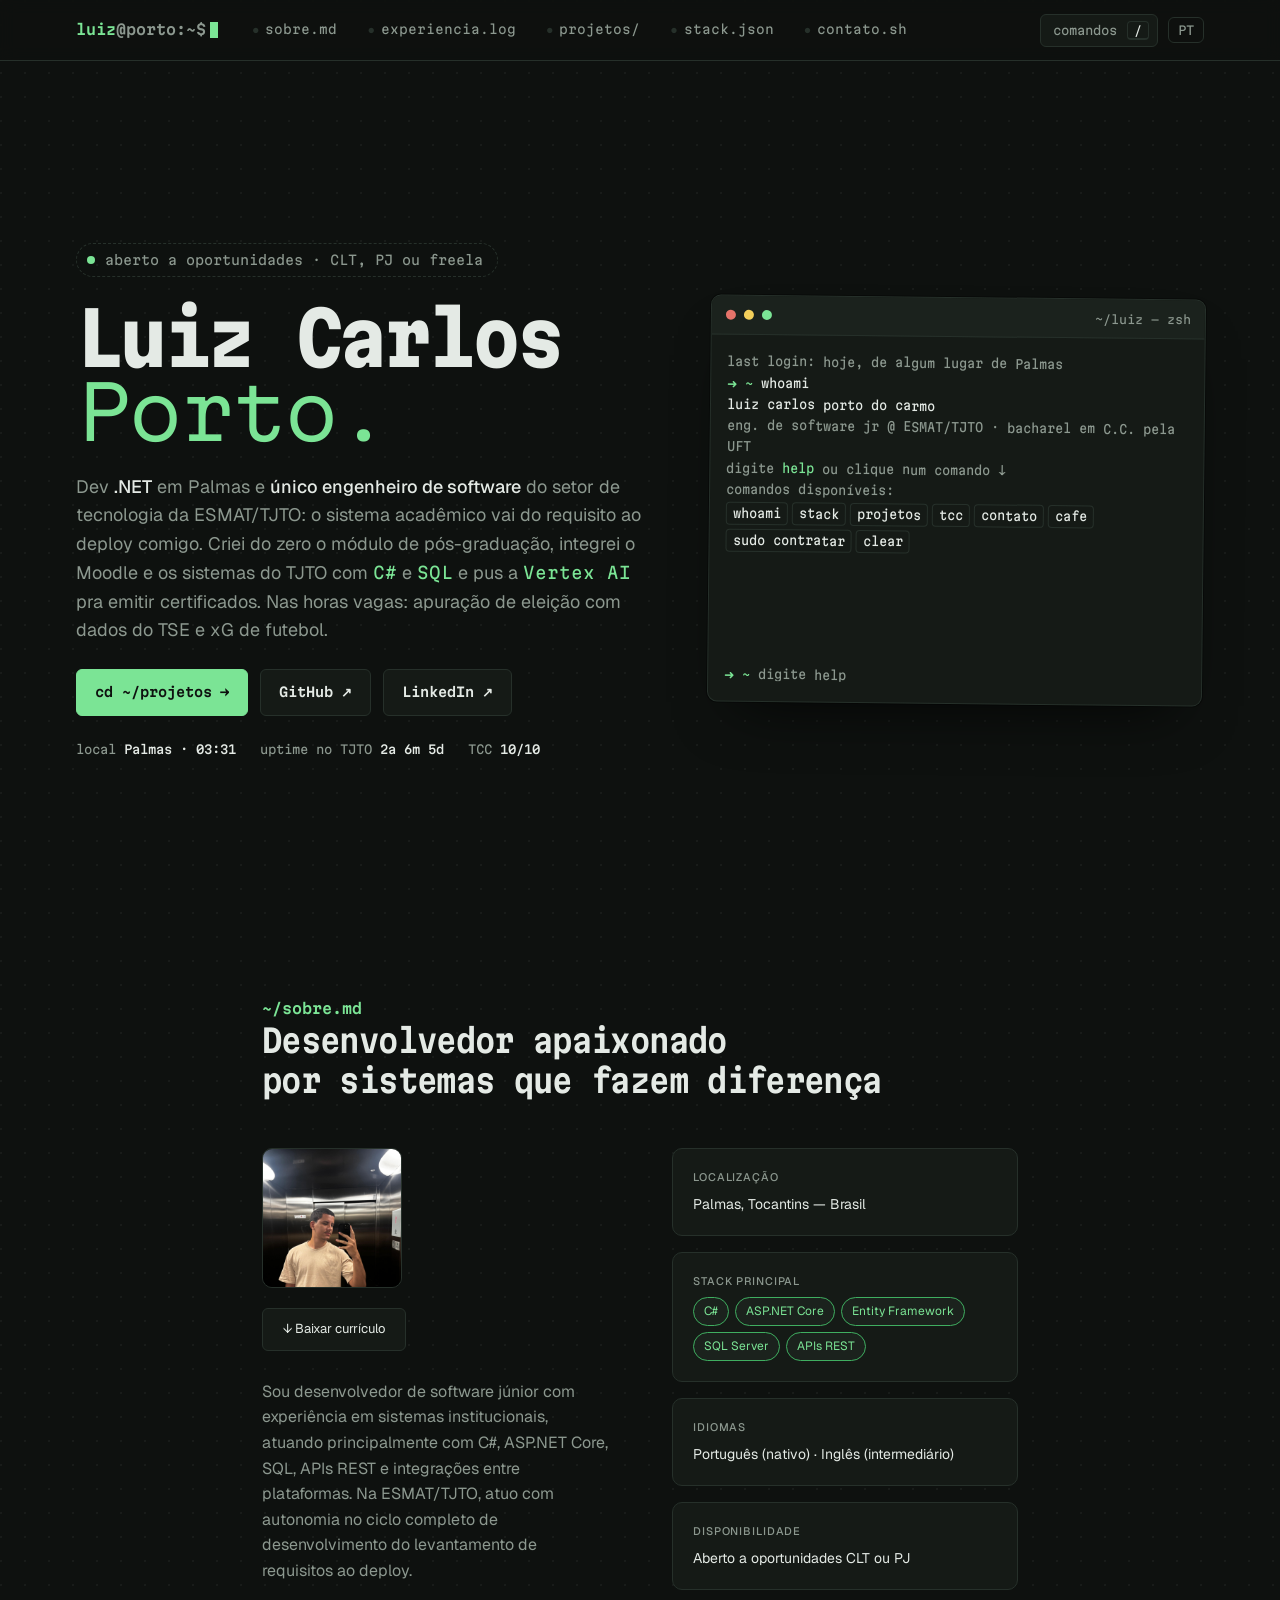
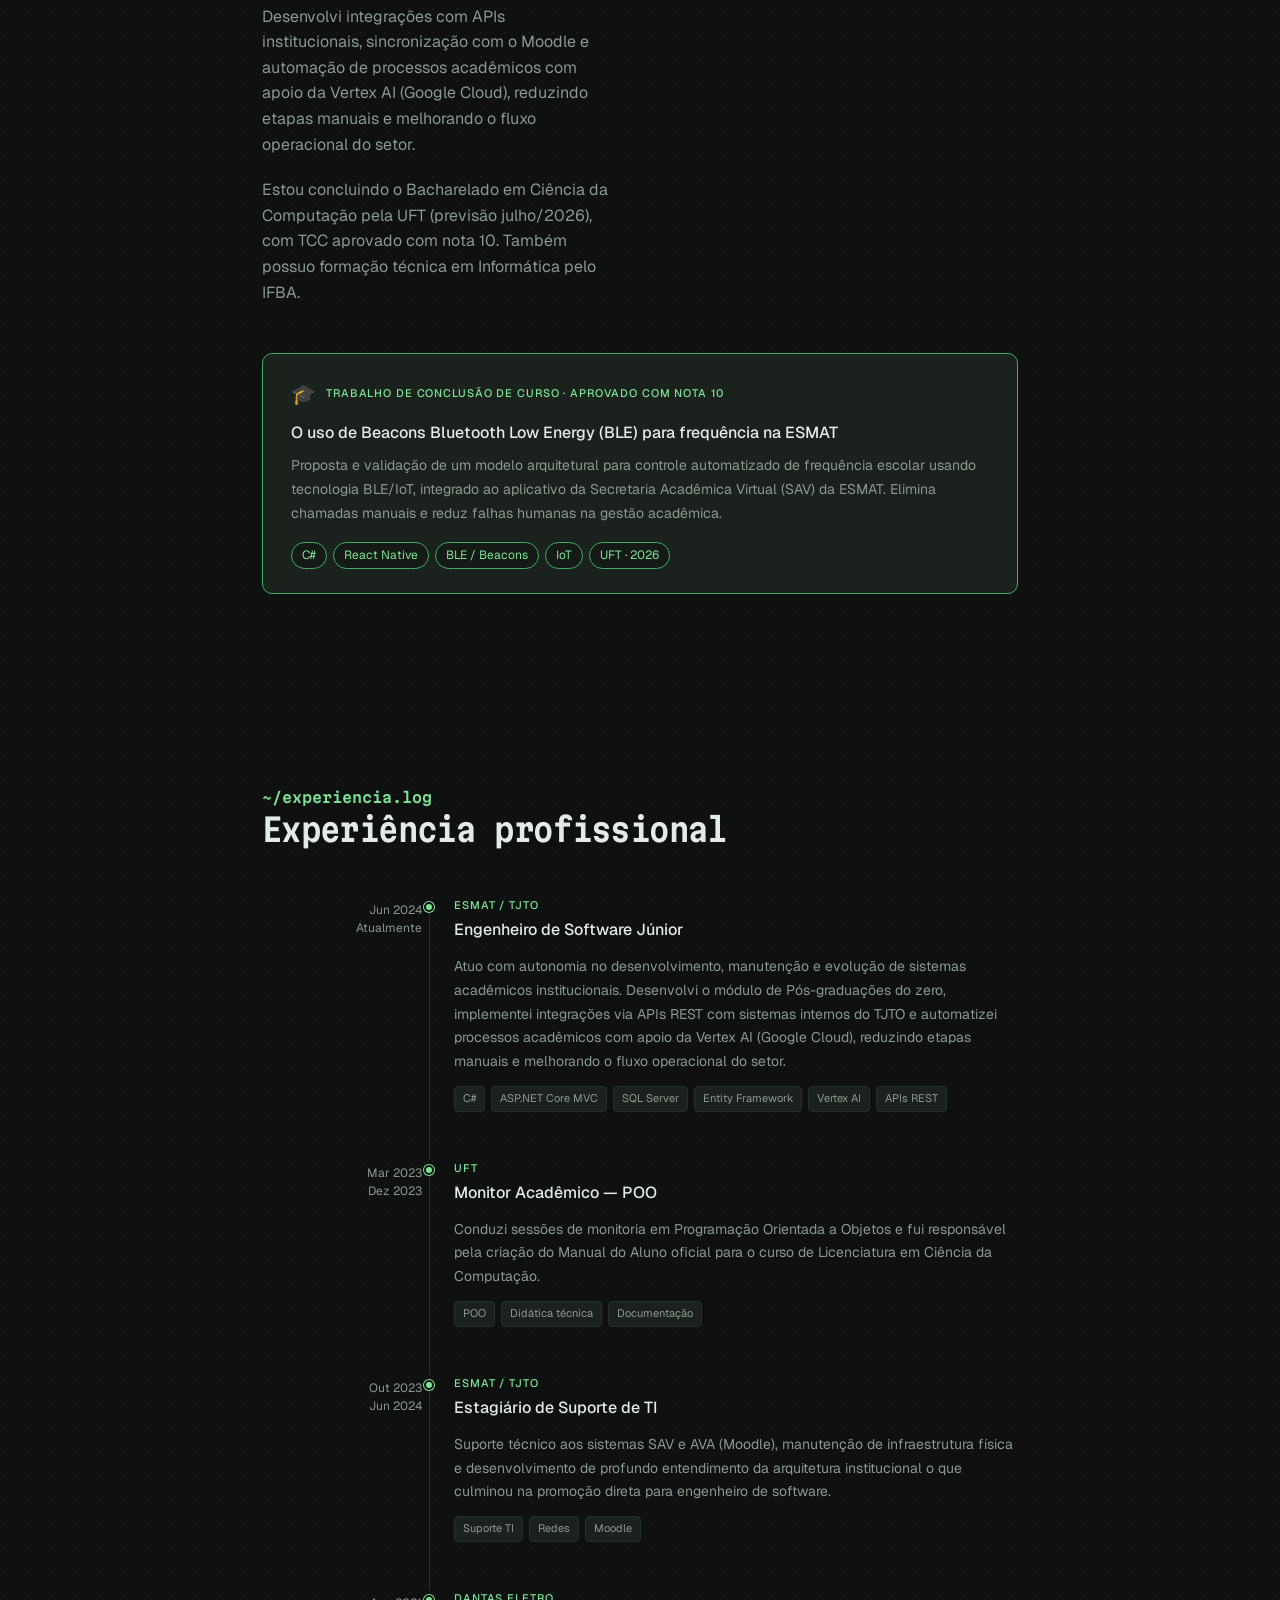
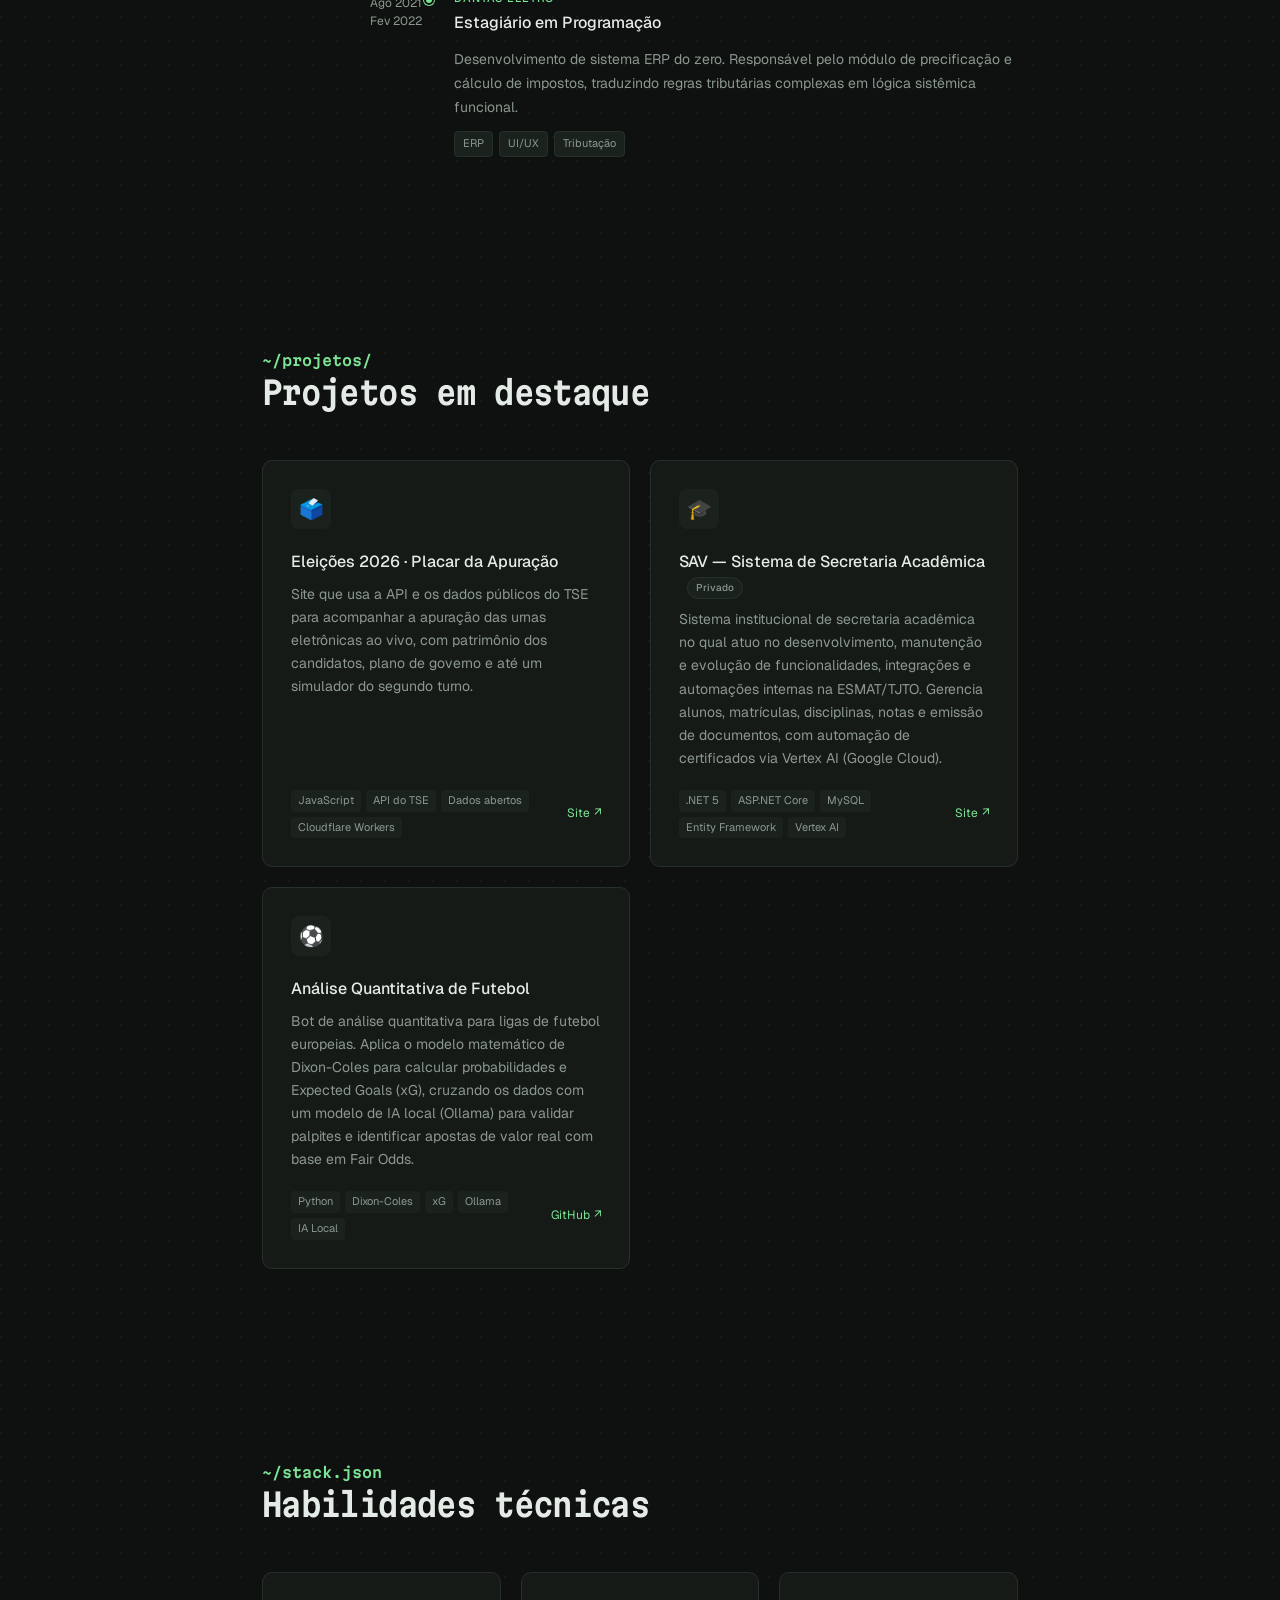
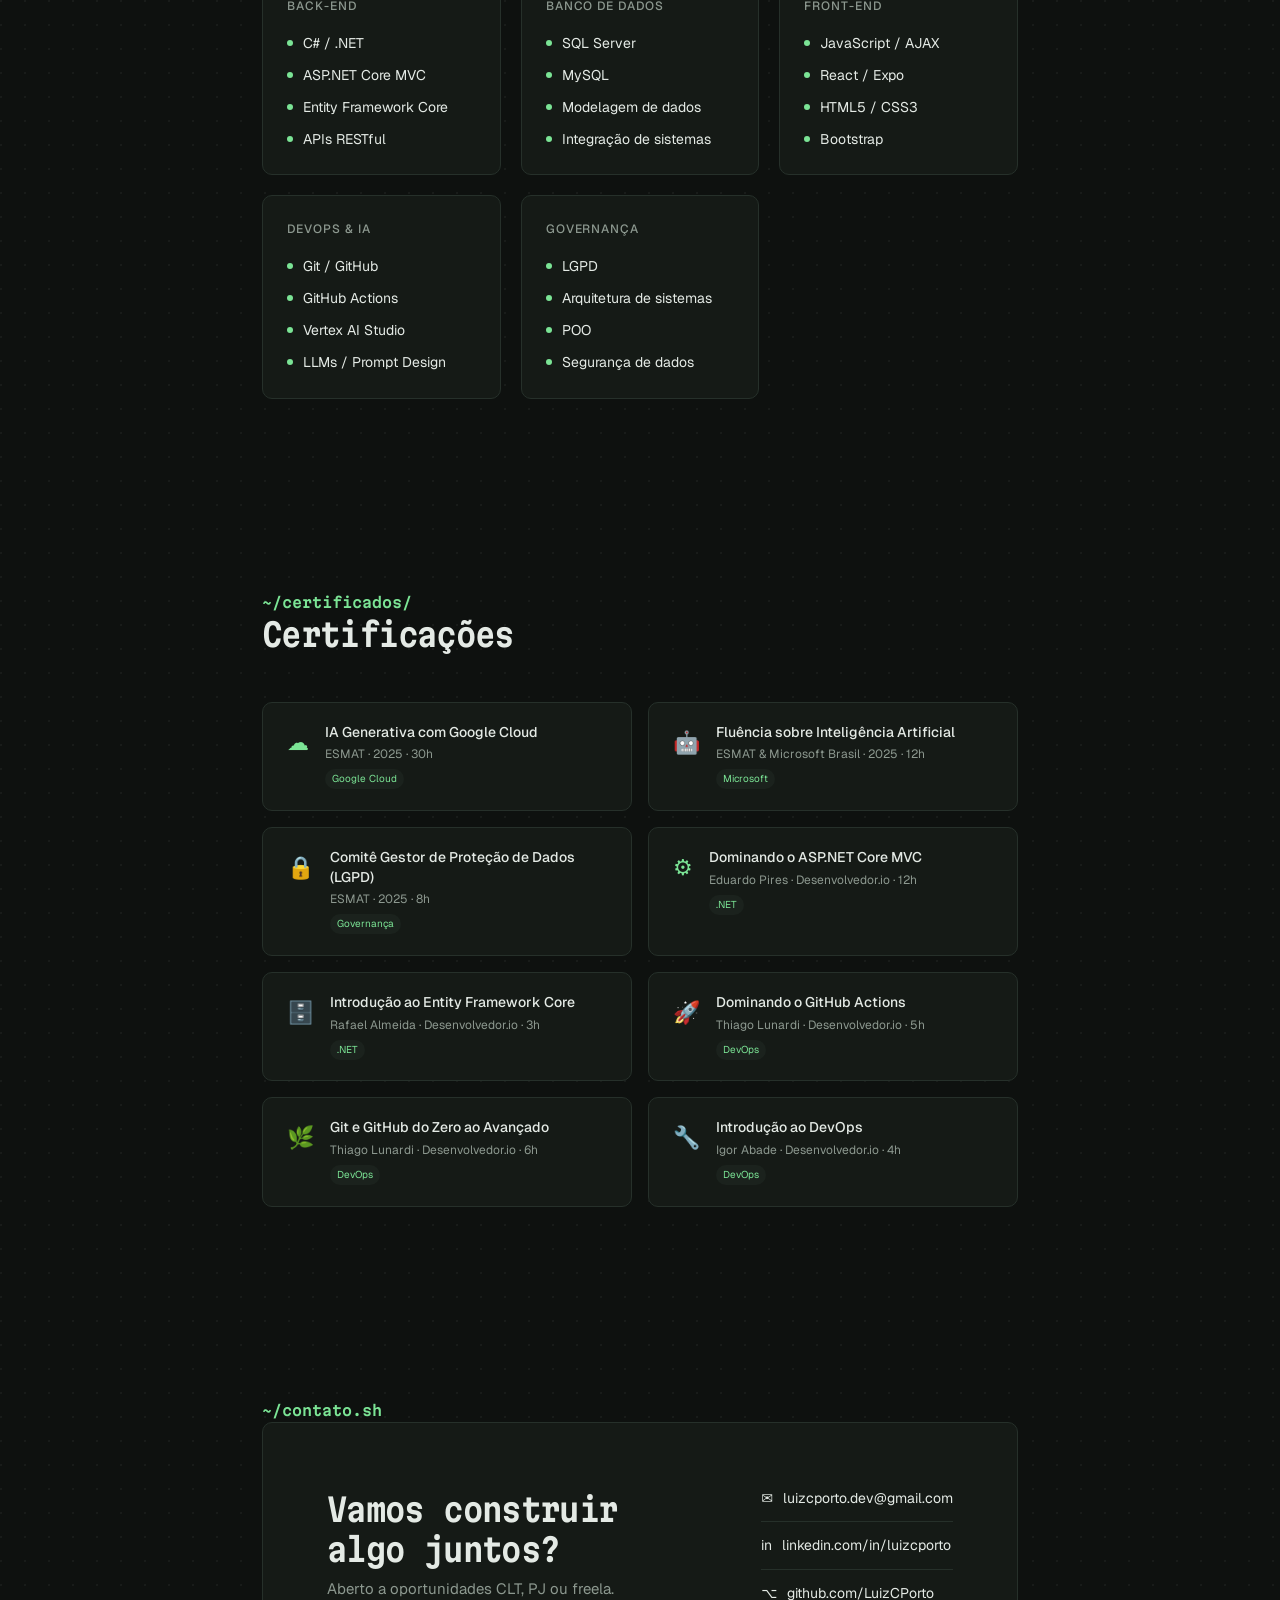
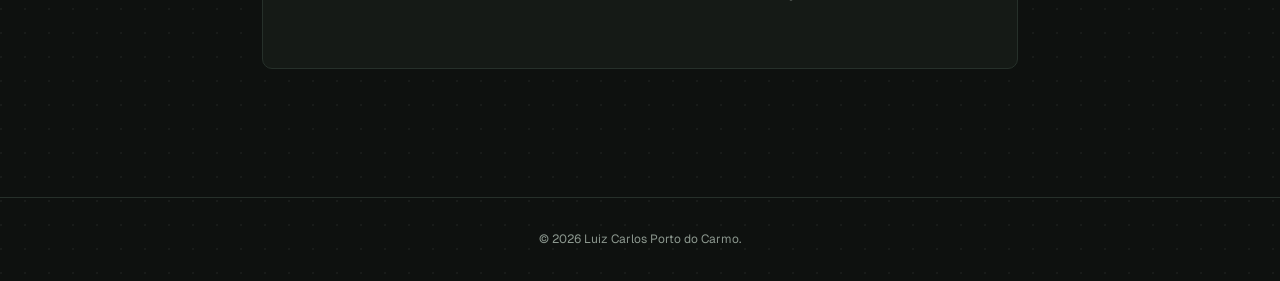
==== commit ff2f9359: "Rebuild hero and nav per DESIGN.md and split code into modules - index.html holds only markup; CSS s" ====
--- a/index.html
+++ b/index.html
@@ -2,829 +2,118 @@
 <html lang="pt-BR">
 <head>
 <meta charset="UTF-8">
-<meta name="viewport" content="width=device-width, initial-scale=1.0">
+<meta name="viewport" content="width=device-width, initial-scale=1.0, viewport-fit=cover">
 <title>Luiz Carlos Porto — Software Engineer</title>
+<meta name="description" content="Luiz Carlos Porto — dev .NET em Palmas, TO. Engenheiro de software da ESMAT/TJTO: sistema acadêmico, integrações com Moodle e TJTO em C# e SQL, e certificados com Vertex AI.">
+<meta name="theme-color" content="#0E110F">
+<link rel="icon" href="assets/favicon.svg" type="image/svg+xml">
+
 <link rel="preconnect" href="https://fonts.googleapis.com">
-<link href="https://fonts.googleapis.com/css2?family=DM+Serif+Display:ital@0;1&family=DM+Sans:wght@300;400;500&display=swap" rel="stylesheet">
-<style>
-  *, *::before, *::after { box-sizing: border-box; margin: 0; padding: 0; }
+<link rel="preconnect" href="https://fonts.gstatic.com" crossorigin>
+<link rel="stylesheet" href="https://fonts.googleapis.com/css2?family=Martian+Mono:wdth,wght@75..112.5,300..800&family=Geist:wght@400;500;600&display=swap">
 
-  :root {
-    --bg: #FAFAF8;
-    --surface: #FFFFFF;
-    --border: #E8E6E0;
-    --text-primary: #1A1A18;
-    --text-secondary: #6B6B67;
-    --text-muted: #A0A09A;
-    --accent: #1D9E75;
-    --accent-light: #E1F5EE;
-    --accent-mid: #0F6E56;
-    --serif: 'DM Serif Display', Georgia, serif;
-    --sans: 'DM Sans', system-ui, sans-serif;
-    --radius: 12px;
-    --radius-sm: 6px;
-    --max: 820px;
-  }
+<link rel="stylesheet" href="assets/css/tokens.css">
+<link rel="stylesheet" href="assets/css/base.css">
+<link rel="stylesheet" href="assets/css/nav.css">
+<link rel="stylesheet" href="assets/css/hero.css">
+<link rel="stylesheet" href="assets/css/terminal.css">
+<link rel="stylesheet" href="assets/css/palette.css">
+<link rel="stylesheet" href="assets/css/sections.css">
+<link rel="stylesheet" href="assets/css/sections/sobre.css">
+<link rel="stylesheet" href="assets/css/sections/experiencia.css">
+<link rel="stylesheet" href="assets/css/sections/projetos.css">
+<link rel="stylesheet" href="assets/css/sections/stack.css">
+<link rel="stylesheet" href="assets/css/sections/certificados.css">
+<link rel="stylesheet" href="assets/css/sections/contato.css">
 
-  body.dark {
-    --bg: #0F0F0E;
-    --surface: #1A1A18;
-    --border: #2C2C29;
-    --text-primary: #F0EFEA;
-    --text-secondary: #A0A09A;
-    --text-muted: #5F5E5A;
-    --accent: #1D9E75;
-    --accent-light: #0D2E22;
-    --accent-mid: #3ECFA0;
-  }
-  body.dark nav { background: rgba(15,15,14,0.88); }
-  body.dark .contact-box { background: #1A1A18; border: 1px solid #2C2C29; }
-  body.dark .contact-box h2 { color: var(--text-primary); }
-  body.dark .contact-box p { color: var(--text-secondary); }
-  body.dark .contact-link { color: var(--text-primary); border-color: var(--border); }
-  body.dark footer { background: var(--bg); }
-  body.dark .btn-primary { background: var(--surface); color: var(--text-primary); border: 1px solid var(--border); }
-  body.dark .btn-primary:hover { background: var(--accent); color: #fff; border-color: var(--accent); }
-  body.dark .btn-outline { border-color: var(--border); color: var(--text-secondary); }
-  body.dark .btn-outline:hover { border-color: var(--accent); color: var(--accent); }
-  body.dark #lang-btn { color: var(--text-secondary); border-color: var(--border); }
-  body.dark #lang-btn:hover { border-color: var(--accent); color: var(--accent); }
-  body.dark #theme-btn { border-color: var(--border); }
-  body.dark #theme-btn:hover { border-color: var(--accent); }
-  body.dark .btn-cv-link { background: var(--surface) !important; color: var(--text-primary) !important; border: 1px solid var(--border) !important; }
-  body.dark .btn-cv-link:hover { background: var(--accent) !important; color: #fff !important; border-color: var(--accent) !important; }
-  body.dark .project-link { color: var(--accent); }
-  body.dark .contact-link { color: var(--text-primary); }
-  body.dark .timeline-tag { background: #2C2C29; color: var(--text-secondary); border-color: #3C3C38; }
-  body.dark .cert-badge { background: var(--accent-light); color: var(--accent-mid); }
-
-  html { scroll-behavior: smooth; }
-
-  body {
-    font-family: var(--sans);
-    background: var(--bg);
-    color: var(--text-primary);
-    font-size: 16px;
-    line-height: 1.7;
-    font-weight: 300;
-  }
-
-  /* ─── NAV ─── */
-  nav {
-    position: fixed; top: 0; left: 0; right: 0; z-index: 100;
-    background: rgba(250,250,248,0.88);
-    backdrop-filter: blur(12px);
-    border-bottom: 1px solid var(--border);
-    padding: 0 2rem;
-    display: flex; align-items: center; justify-content: space-between;
-    height: 56px;
-  }
-  .nav-logo {
-    font-family: var(--serif);
-    font-size: 18px;
-    color: var(--text-primary);
-    text-decoration: none;
-    letter-spacing: -0.01em;
-  }
-  .nav-links { display: flex; gap: 2rem; list-style: none; }
-  .nav-links a {
-    text-decoration: none;
-    font-size: 13px;
-    font-weight: 400;
-    color: var(--text-secondary);
-    letter-spacing: 0.03em;
-    transition: color 0.2s;
-  }
-  .nav-links a:hover { color: var(--accent); }
-
-  /* ─── LAYOUT ─── */
-  section { padding: 6rem 2rem; max-width: var(--max); margin: 0 auto; }
-  .section-label {
-    font-size: 11px;
-    font-weight: 500;
-    letter-spacing: 0.12em;
-    text-transform: uppercase;
-    color: var(--accent);
-    margin-bottom: 0.75rem;
-  }
-  h2.section-title {
-    font-family: var(--serif);
-    font-size: clamp(28px, 4vw, 38px);
-    font-weight: 400;
-    line-height: 1.2;
-    letter-spacing: -0.02em;
-    color: var(--text-primary);
-    margin-bottom: 3rem;
-  }
-
-  /* ─── HERO ─── */
-  #hero {
-    min-height: 100vh;
-    display: flex; flex-direction: column; justify-content: center;
-    padding-top: 56px;
-  }
-  .hero-eyebrow {
-    font-size: 12px; font-weight: 500; letter-spacing: 0.1em;
-    text-transform: uppercase; color: var(--accent);
-    margin-bottom: 1.5rem;
-    opacity: 0; animation: fadeUp 0.6s 0.2s forwards;
-  }
-  .hero-name {
-    font-family: var(--serif);
-    font-size: clamp(42px, 7vw, 76px);
-    font-weight: 400;
-    line-height: 1.05;
-    letter-spacing: -0.03em;
-    color: var(--text-primary);
-    margin-bottom: 1.5rem;
-    opacity: 0; animation: fadeUp 0.6s 0.35s forwards;
-  }
-  .hero-name em { font-style: italic; color: var(--accent); }
-  .hero-desc {
-    font-size: 17px; font-weight: 300;
-    color: var(--text-secondary);
-    max-width: 520px; line-height: 1.75;
-    margin-bottom: 2.5rem;
-    opacity: 0; animation: fadeUp 0.6s 0.5s forwards;
-  }
-  .hero-cta {
-    display: flex; gap: 1rem; flex-wrap: wrap;
-    opacity: 0; animation: fadeUp 0.6s 0.65s forwards;
-  }
-  .btn-primary {
-    background: var(--text-primary); color: #fff;
-    padding: 12px 24px; border-radius: var(--radius-sm);
-    font-size: 14px; font-weight: 400; text-decoration: none;
-    transition: background 0.2s, transform 0.15s;
-    display: inline-flex; align-items: center; gap: 8px;
-  }
-  .btn-primary:hover { background: var(--accent); transform: translateY(-1px); }
-  .btn-outline {
-    border: 1px solid var(--border); color: var(--text-primary);
-    padding: 12px 24px; border-radius: var(--radius-sm);
-    font-size: 14px; font-weight: 400; text-decoration: none;
-    transition: border-color 0.2s, color 0.2s, transform 0.15s;
-    display: inline-flex; align-items: center; gap: 8px;
-  }
-  .btn-outline:hover { border-color: var(--accent); color: var(--accent); transform: translateY(-1px); }
-
-  /* ─── SOBRE ─── */
-  #sobre .sobre-grid {
-    display: grid; grid-template-columns: 1fr 1fr; gap: 4rem; align-items: start;
-  }
-  .sobre-text p { color: var(--text-secondary); margin-bottom: 1.25rem; }
-  .sobre-text p:last-child { margin-bottom: 0; }
-  .sobre-aside { display: flex; flex-direction: column; gap: 1rem; }
-  .info-card {
-    background: var(--surface); border: 1px solid var(--border);
-    border-radius: var(--radius); padding: 1.25rem;
-  }
-  .info-card-label { font-size: 11px; font-weight: 500; letter-spacing: 0.08em; text-transform: uppercase; color: var(--text-muted); margin-bottom: 6px; }
-  .info-card-val { font-size: 14px; color: var(--text-primary); font-weight: 400; }
-  .tag-row { display: flex; flex-wrap: wrap; gap: 6px; }
-  .tag {
-    display: inline-block; font-size: 12px; font-weight: 400;
-    padding: 4px 10px; border-radius: 99px;
-    background: var(--accent-light); color: var(--accent-mid);
-    border: 1px solid #9FE1CB;
-  }
-
-  /* ─── EXPERIENCIA ─── */
-  .timeline { display: flex; flex-direction: column; gap: 0; }
-  .timeline-item {
-    display: grid; grid-template-columns: 160px 1fr;
-    gap: 0 2rem; position: relative; padding-bottom: 3rem;
-  }
-  .timeline-item::before {
-    content: '';
-    position: absolute; left: 167px; top: 6px; bottom: 0;
-    width: 1px; background: var(--border);
-  }
-  .timeline-item:last-child { padding-bottom: 0; }
-  .timeline-item:last-child::before { display: none; }
-  .timeline-date { font-size: 12px; color: var(--text-muted); padding-top: 4px; text-align: right; line-height: 1.5; }
-  .timeline-dot {
-    position: absolute; left: 162px; top: 5px;
-    width: 10px; height: 10px; border-radius: 50%;
-    background: var(--accent); border: 2px solid var(--bg);
-    box-shadow: 0 0 0 1px var(--accent);
-  }
-  .timeline-content { }
-  .timeline-company { font-size: 11px; font-weight: 500; letter-spacing: 0.08em; text-transform: uppercase; color: var(--accent); margin-bottom: 3px; }
-  .timeline-role { font-size: 16px; font-weight: 500; color: var(--text-primary); margin-bottom: 0.75rem; }
-  .timeline-desc { font-size: 14px; color: var(--text-secondary); line-height: 1.7; }
-  .timeline-tags { display: flex; flex-wrap: wrap; gap: 6px; margin-top: 0.75rem; }
-  .timeline-tag {
-    font-size: 11px; padding: 3px 8px; border-radius: 4px;
-    background: #F1EFE8; color: #5F5E5A;
-    border: 1px solid #D3D1C7;
-  }
-
-  /* ─── PROJETOS ─── */
-  .projects-grid {
-    display: grid; grid-template-columns: repeat(auto-fit, minmax(340px, 1fr));
-    gap: 1.25rem;
-  }
-  .project-card {
-    background: var(--surface); border: 1px solid var(--border);
-    border-radius: var(--radius); padding: 1.75rem;
-    transition: border-color 0.2s, transform 0.2s;
-    display: flex; flex-direction: column;
-  }
-  .project-card:hover { border-color: var(--accent); transform: translateY(-2px); }
-  .project-icon {
-    width: 40px; height: 40px; border-radius: 8px;
-    background: var(--accent-light); display: flex; align-items: center; justify-content: center;
-    margin-bottom: 1.25rem; font-size: 20px;
-  }
-  .project-name { font-size: 16px; font-weight: 500; color: var(--text-primary); margin-bottom: 0.5rem; }
-  .project-desc { font-size: 14px; color: var(--text-secondary); line-height: 1.65; flex: 1; }
-  .project-footer { margin-top: 1.25rem; display: flex; justify-content: space-between; align-items: center; }
-  .project-stack { display: flex; flex-wrap: wrap; gap: 5px; }
-  .project-stack span { font-size: 11px; padding: 2px 7px; border-radius: 4px; background: #F1EFE8; color: #5F5E5A; }
-  .project-link { font-size: 12px; color: var(--accent); text-decoration: none; display: flex; align-items: center; gap: 4px; white-space: nowrap; }
-  .project-link:hover { color: var(--accent-mid); }
-
-  /* ─── HABILIDADES ─── */
-  .skills-grid { display: grid; grid-template-columns: repeat(auto-fit, minmax(220px, 1fr)); gap: 1.25rem; }
-  .skill-group {
-    background: var(--surface); border: 1px solid var(--border);
-    border-radius: var(--radius); padding: 1.5rem;
-  }
-  .skill-group-title { font-size: 12px; font-weight: 500; letter-spacing: 0.08em; text-transform: uppercase; color: var(--text-muted); margin-bottom: 1rem; }
-  .skill-list { display: flex; flex-direction: column; gap: 0.6rem; }
-  .skill-item { display: flex; align-items: center; gap: 10px; }
-  .skill-dot { width: 6px; height: 6px; border-radius: 50%; background: var(--accent); flex-shrink: 0; }
-  .skill-name { font-size: 14px; color: var(--text-primary); }
-
-  /* ─── CERTIFICADOS ─── */
-  .certs-grid { display: grid; grid-template-columns: repeat(auto-fit, minmax(300px, 1fr)); gap: 1rem; }
-  .cert-card {
-    background: var(--surface); border: 1px solid var(--border);
-    border-radius: var(--radius); padding: 1.25rem 1.5rem;
-    display: flex; align-items: flex-start; gap: 1rem;
-    transition: border-color 0.2s;
-  }
-  .cert-card:hover { border-color: var(--accent); }
-  .cert-icon { font-size: 22px; flex-shrink: 0; margin-top: 2px; color: var(--accent); }
-  .cert-name { font-size: 14px; font-weight: 500; color: var(--text-primary); line-height: 1.4; }
-  .cert-meta { font-size: 12px; color: var(--text-muted); margin-top: 3px; }
-  .cert-badge { display: inline-block; font-size: 10px; padding: 2px 7px; border-radius: 99px; margin-top: 5px; background: var(--accent-light); color: var(--accent-mid); }
-
-  /* ─── CONTATO ─── */
-  #contato { padding-bottom: 8rem; }
-  .contact-box {
-    background: var(--text-primary); border-radius: var(--radius);
-    padding: 4rem; display: flex; justify-content: space-between; align-items: center; flex-wrap: wrap; gap: 2rem;
-  }
-  .contact-box h2 { font-family: var(--serif); font-size: clamp(26px, 4vw, 40px); color: #fff; font-weight: 400; margin: 0; }
-  .contact-box p { color: rgba(255,255,255,0.55); font-size: 15px; margin-top: 8px; }
-  .contact-links { display: flex; flex-direction: column; gap: 0.75rem; }
-  .contact-link {
-    color: #fff; text-decoration: none;
-    font-size: 14px; display: flex; align-items: center; gap: 10px;
-    border-bottom: 1px solid rgba(255,255,255,0.15); padding-bottom: 0.75rem;
-    transition: color 0.2s;
-  }
-  .contact-link:last-child { border-bottom: none; padding-bottom: 0; }
-  .contact-link:hover { color: #5DCAA5; }
-
-  /* ─── FOOTER ─── */
-  footer {
-    border-top: 1px solid var(--border);
-    padding: 2rem;
-    text-align: center;
-    font-size: 12px;
-    color: var(--text-muted);
-  }
-
-  /* ─── ANIMATIONS ─── */
-  @keyframes fadeUp {
-    from { opacity: 0; transform: translateY(20px); }
-    to   { opacity: 1; transform: translateY(0); }
-  }
-  .reveal {
-    opacity: 0; transform: translateY(24px);
-    transition: opacity 0.55s ease, transform 0.55s ease;
-  }
-  .reveal.visible { opacity: 1; transform: translateY(0); }
-
-  /* ─── RESPONSIVE ─── */
-  @media (max-width: 680px) {
-    #sobre .sobre-grid { grid-template-columns: 1fr; gap: 2rem; }
-    .timeline-item { grid-template-columns: 1fr; }
-    .timeline-date { text-align: left; }
-    .timeline-item::before { display: none; }
-    .timeline-dot { display: none; }
-    .contact-box { padding: 2.5rem; }
-    nav { padding: 0 1rem; }
-    .nav-links { gap: 1.25rem; }
-  }
-</style>
+<script type="module" src="assets/js/main.js"></script>
 </head>
 <body>
 
-<nav>
-  <a href="#hero" class="nav-logo">LC Porto</a>
-  <ul class="nav-links" id="nav-links">
-    <li><a href="#sobre" data-pt="Sobre" data-en="About">Sobre</a></li>
-    <li><a href="#experiencia" data-pt="Experiência" data-en="Experience">Experiência</a></li>
-    <li><a href="#projetos" data-pt="Projetos" data-en="Projects">Projetos</a></li>
-    <li><a href="#habilidades" data-pt="Skills" data-en="Skills">Skills</a></li>
-    <li><a href="#contato" data-pt="Contato" data-en="Contact">Contato</a></li>
-  </ul>
-  <div style="display:flex;align-items:center;gap:8px;margin-left:1.5rem;">
-    <!-- Lang toggle -->
-    <button id="lang-btn" onclick="toggleLang()" title="Mudar idioma" style="background:transparent;border:1px solid var(--border);border-radius:99px;padding:4px 12px;font-size:12px;font-weight:500;color:var(--text-secondary);cursor:pointer;transition:all 0.2s;font-family:var(--sans);">PT</button>
-    <!-- Dark mode toggle -->
-    <button id="theme-btn" onclick="toggleTheme()" title="Alternar tema" style="background:transparent;border:1px solid var(--border);border-radius:99px;width:34px;height:34px;display:flex;align-items:center;justify-content:center;cursor:pointer;transition:all 0.2s;font-size:16px;">🌙</button>
+<header class="nav">
+  <div class="wrap">
+    <a class="logo" href="#hero" data-i18n-attr="aria-label:nav.home" aria-label="Início"><span class="user">luiz</span><span class="host">@porto:~$</span><span class="cursor" aria-hidden="true"></span></a>
+    <nav class="tabs" data-i18n-attr="aria-label:nav.sections" aria-label="Seções">
+      <a class="tab" href="#sobre"><span class="dot" aria-hidden="true">●</span>sobre.md</a>
+      <a class="tab" href="#experiencia"><span class="dot" aria-hidden="true">●</span>experiencia.log</a>
+      <a class="tab" href="#projetos"><span class="dot" aria-hidden="true">●</span>projetos/</a>
+      <a class="tab" href="#stack"><span class="dot" aria-hidden="true">●</span>stack.json</a>
+      <a class="tab" href="#contato"><span class="dot" aria-hidden="true">●</span>contato.sh</a>
+    </nav>
+    <div class="nav-tools">
+      <button class="search-btn" id="open-palette" type="button" aria-haspopup="dialog" aria-keyshortcuts="/" data-i18n-attr="aria-label:nav.openPalette" aria-label="Abrir paleta de comandos"><span class="label" data-i18n="nav.commands">comandos</span><kbd>/</kbd></button>
+      <button class="lang" id="lang-btn" type="button" data-i18n-attr="aria-label:nav.lang,title:nav.lang" aria-label="Idioma: português. Mudar para inglês">PT</button>
+    </div>
   </div>
-</nav>
+</header>
 
-<!-- HERO -->
-<section id="hero">
-  <p class="hero-eyebrow" id="hero-eyebrow">Desenvolvedor .NET · Palmas, Tocantins — Brasil</p>
-  <h1 class="hero-name">Luiz Carlos<br><em>Porto do Carmo</em></h1>
-  <p class="hero-desc" id="hero-desc">
-    Desenvolvedor de Software com foco em back-end, C#, ASP.NET Core, SQL e APIs REST. Atuo na construção de sistemas institucionais, integrações entre plataformas e automações que reduzem processos manuais.
-  </p>
-  <div class="hero-cta">
-    <a href="#projetos" class="btn-primary" id="btn-projects">Ver projetos →</a>
-    <a href="https://linkedin.com/in/luizcporto/" target="_blank" class="btn-outline">LinkedIn ↗</a>
-    <a href="https://github.com/LuizCPorto" target="_blank" class="btn-outline">GitHub ↗</a>
-  </div>
-</section>
+<main>
 
-<!-- SOBRE -->
-<section id="sobre">
-  <p class="section-label reveal" id="label-sobre">Sobre mim</p>
-  <h2 class="section-title reveal" id="title-sobre">Desenvolvedor apaixonado<br>por sistemas que fazem diferença</h2>
-  <div class="sobre-grid">
-    <div class="sobre-text reveal">
-      <!-- Foto centralizada e destacada -->
-      <div style="display:flex;flex-direction:column;align-items:flex-start;gap:1.25rem;margin-bottom:1.75rem;">
-        <img src="assets/foto.jpeg" alt="Luiz Carlos Porto" style="width:140px;height:140px;border-radius:16px;object-fit:cover;object-position:top center;border:1px solid var(--border);box-shadow:0 4px 16px rgba(0,0,0,0.08);" />
-        <a href="curriculo-luiz-porto.pdf" download="Curriculo_LuizCarlosPorto.pdf" class="btn-cv-link" style="display:inline-flex;align-items:center;gap:8px;background:var(--text-primary);color:#fff;padding:10px 20px;border-radius:var(--radius-sm);font-size:13px;font-weight:400;text-decoration:none;transition:background 0.2s,color 0.2s,border-color 0.2s;">
-          <span id="btn-cv">↓ Baixar currículo</span>
-        </a>
+  <!-- HERO -->
+  <section class="hero" id="hero" aria-labelledby="hero-name">
+    <div class="wrap">
+      <div class="hero-copy">
+        <p class="status"><span class="pulse" aria-hidden="true"></span><span data-content="status"></span></p>
+        <!-- o nome vem do content.js; o texto abaixo só aparece se o JS não carregar -->
+        <h1 class="name" id="hero-name">Luiz Carlos Porto</h1>
+        <p class="lede" data-content="lede"></p>
+        <div class="ctas">
+          <a class="btn primary" href="#projetos">cd ~/projetos <span class="arrow" aria-hidden="true">→</span></a>
+          <a class="btn" data-link="github" target="_blank" rel="noopener">GitHub <span aria-hidden="true">↗</span></a>
+          <a class="btn" data-link="linkedin" target="_blank" rel="noopener">LinkedIn <span aria-hidden="true">↗</span></a>
+        </div>
+        <p class="meta">
+          <span><span data-i18n="hero.local">local</span> <b><span data-content="city"></span> · <time id="clock">--:--</time></b></span>
+          <span><span data-i18n="hero.uptime">uptime no TJTO</span> <b id="uptime">--</b></span>
+          <span>TCC <b data-content="tcc.grade"></b></span>
+        </p>
       </div>
-      <p id="sobre-p1">Sou desenvolvedor de software júnior com experiência em sistemas institucionais, atuando principalmente com C#, ASP.NET Core, SQL, APIs REST e integrações entre plataformas. Na ESMAT/TJTO, atuo com autonomia no ciclo completo de desenvolvimento do levantamento de requisitos ao deploy.</p>
-            <p id="sobre-p2">Desenvolvi integrações com APIs institucionais, sincronização com o Moodle e automação de processos acadêmicos com apoio da Vertex AI (Google Cloud), reduzindo etapas manuais e melhorando o fluxo operacional do setor.</p>
-      <p id="sobre-p3">Estou concluindo o Bacharelado em Ciência da Computação pela UFT (previsão julho/2026), com TCC aprovado com nota 10. Também possuo formação técnica em Informática pelo IFBA.</p>
-    </div>
-    <div class="sobre-aside reveal">
-      <div class="info-card">
-        <div class="info-card-label" id="info-loc">Localização</div>
-        <div class="info-card-val" id="info-loc-val">Palmas, Tocantins — Brasil</div>
-      </div>
-      <div class="info-card">
-        <div class="info-card-label" id="info-stack">Stack principal</div>
-        <div class="tag-row">
-          <span class="tag">C#</span>
-          <span class="tag">ASP.NET Core</span>
-          <span class="tag">Entity Framework</span>
-          <span class="tag">SQL Server</span>
-          <span class="tag">APIs REST</span>
-        </div>
-      </div>
-      <div class="info-card">
-        <div class="info-card-label" id="info-lang">Idiomas</div>
-        <div class="info-card-val" id="info-lang-val">Português (nativo) · Inglês (intermediário)</div>
-      </div>
-      <div class="info-card">
-        <div class="info-card-label" id="info-avail">Disponibilidade</div>
-        <div class="info-card-val" id="info-avail-val">Aberto a oportunidades CLT ou PJ</div>
+
+      <div class="term" id="term" role="region" data-i18n-attr="aria-label:term.title" aria-label="Terminal interativo">
+        <div class="term-bar" aria-hidden="true"><i></i><i></i><i></i><span>~/luiz — zsh</span></div>
+        <div class="term-body" id="term-out" role="log" aria-live="polite" tabindex="0" data-i18n-attr="aria-label:term.output" aria-label="Saída do terminal"></div>
+        <form class="term-input" id="term-form" autocomplete="off">
+          <label for="term-cmd">➜ ~</label>
+          <input id="term-cmd" type="text" spellcheck="false" autocapitalize="off" enterkeyhint="send"
+                 data-i18n-attr="placeholder:term.placeholder,aria-label:term.input" placeholder="digite help" aria-label="Comando do terminal">
+        </form>
       </div>
     </div>
-  </div>
+  </section>
 
-  <!-- TCC -->
-  <div class="card reveal" style="background:var(--accent-light);border:1px solid #9FE1CB;border-radius:var(--radius);padding:1.5rem 1.75rem;margin-top:3rem;">
-    <div style="display:flex;align-items:center;gap:10px;margin-bottom:0.75rem;">
-      <span style="font-size:20px;">🎓</span>
-      <span style="font-size:11px;font-weight:500;letter-spacing:0.08em;text-transform:uppercase;color:var(--accent-mid);" id="tcc-badge">Trabalho de Conclusão de Curso · Aprovado com Nota 10</span>
-    </div>
-    <div style="font-size:16px;font-weight:500;color:var(--text-primary);margin-bottom:0.6rem;line-height:1.4;" id="tcc-title">O uso de Beacons Bluetooth Low Energy (BLE) para frequência na ESMAT</div>
-    <div style="font-size:14px;color:var(--text-secondary);line-height:1.7;margin-bottom:1rem;" id="tcc-desc">Proposta e validação de um modelo arquitetural para controle automatizado de frequência escolar usando tecnologia BLE/IoT, integrado ao aplicativo da Secretaria Acadêmica Virtual (SAV) da ESMAT. Elimina chamadas manuais e reduz falhas humanas na gestão acadêmica.</div>
-    <div style="display:flex;flex-wrap:wrap;gap:6px;">
-      <span style="font-size:12px;padding:3px 10px;border-radius:99px;background:#fff;color:var(--accent-mid);border:1px solid #9FE1CB;">C#</span>
-      <span style="font-size:12px;padding:3px 10px;border-radius:99px;background:#fff;color:var(--accent-mid);border:1px solid #9FE1CB;">React Native</span>
-      <span style="font-size:12px;padding:3px 10px;border-radius:99px;background:#fff;color:var(--accent-mid);border:1px solid #9FE1CB;">BLE / Beacons</span>
-      <span style="font-size:12px;padding:3px 10px;border-radius:99px;background:#fff;color:var(--accent-mid);border:1px solid #9FE1CB;">IoT</span>
-      <span style="font-size:12px;padding:3px 10px;border-radius:99px;background:#fff;color:var(--accent-mid);border:1px solid #9FE1CB;">UFT · 2026</span>
+  <!-- seções em sections/*.html, carregadas por assets/js/sections.js -->
+  <div data-include="sections/sobre.html"></div>
+  <div data-include="sections/experiencia.html"></div>
+  <div data-include="sections/projetos.html"></div>
+  <div data-include="sections/stack.html"></div>
+  <div data-include="sections/certificados.html"></div>
+  <div data-include="sections/contato.html"></div>
+
+</main>
+
+<noscript>
+  <p class="noscript">Este site precisa de JavaScript para carregar as seções. Currículo em PDF: <a href="curriculo-luiz-porto.pdf">curriculo-luiz-porto.pdf</a></p>
+</noscript>
+
+<footer class="site-footer">
+  <span data-i18n="footer">© 2026 Luiz Carlos Porto do Carmo.</span>
+</footer>
+
+<div class="palette" id="palette" hidden>
+  <div class="palette-box" role="dialog" aria-modal="true" data-i18n-attr="aria-label:pal.label" aria-label="Paleta de comandos">
+    <input id="palette-input" type="text" role="combobox" aria-expanded="false" aria-controls="palette-list" aria-autocomplete="list"
+           autocomplete="off" spellcheck="false"
+           data-i18n-attr="placeholder:pal.placeholder,aria-label:pal.search" placeholder="para onde? (ex.: projetos, github, café)" aria-label="Buscar comando">
+    <ul id="palette-list" role="listbox" data-i18n-attr="aria-label:pal.label" aria-label="Paleta de comandos"></ul>
+    <div class="palette-foot" aria-hidden="true">
+      <span><kbd>↑</kbd> <kbd>↓</kbd> <span data-i18n="pal.nav">navegar</span></span>
+      <span><kbd>enter</kbd> <span data-i18n="pal.open">abrir</span></span>
+      <span><kbd>esc</kbd> <span data-i18n="pal.close">fechar</span></span>
     </div>
   </div>
-
-</section>
-
-<!-- EXPERIÊNCIA -->
-<section id="experiencia">
-  <p class="section-label reveal" id="label-exp">Trajetória</p>
-  <h2 class="section-title reveal" id="title-exp">Experiência profissional</h2>
-  <div class="timeline">
-
-    <div class="timeline-item reveal">
-      <div class="timeline-date">Jun 2024<br>Atualmente</div>
-      <div class="timeline-dot"></div>
-      <div class="timeline-content">
-        <div class="timeline-company">ESMAT / TJTO</div>
-        <div class="timeline-role">Engenheiro de Software Júnior</div>
-        <div class="timeline-desc">Atuo com autonomia no desenvolvimento, manutenção e evolução de sistemas acadêmicos institucionais. Desenvolvi o módulo de Pós-graduações do zero, implementei integrações via APIs REST com sistemas internos do TJTO e automatizei processos acadêmicos com apoio da Vertex AI (Google Cloud), reduzindo etapas manuais e melhorando o fluxo operacional do setor.</div>
-        <div class="timeline-tags">
-          <span class="timeline-tag">C#</span>
-          <span class="timeline-tag">ASP.NET Core MVC</span>
-          <span class="timeline-tag">SQL Server</span>
-          <span class="timeline-tag">Entity Framework</span>
-          <span class="timeline-tag">Vertex AI</span>
-          <span class="timeline-tag">APIs REST</span>
-        </div>
-      </div>
-    </div>
-
-    <div class="timeline-item reveal">
-      <div class="timeline-date">Mar 2023<br>Dez 2023</div>
-      <div class="timeline-dot"></div>
-      <div class="timeline-content">
-        <div class="timeline-company">UFT</div>
-        <div class="timeline-role">Monitor Acadêmico — POO</div>
-        <div class="timeline-desc">Conduzi sessões de monitoria em Programação Orientada a Objetos e fui responsável pela criação do Manual do Aluno oficial para o curso de Licenciatura em Ciência da Computação.</div>
-        <div class="timeline-tags">
-          <span class="timeline-tag">POO</span>
-          <span class="timeline-tag">Didática técnica</span>
-          <span class="timeline-tag">Documentação</span>
-        </div>
-      </div>
-    </div>
-
-    <div class="timeline-item reveal">
-      <div class="timeline-date">Out 2023<br>Jun 2024</div>
-      <div class="timeline-dot"></div>
-      <div class="timeline-content">
-        <div class="timeline-company">ESMAT / TJTO</div>
-        <div class="timeline-role">Estagiário de Suporte de TI</div>
-        <div class="timeline-desc">Suporte técnico aos sistemas SAV e AVA (Moodle), manutenção de infraestrutura física e desenvolvimento de profundo entendimento da arquitetura institucional o que culminou na promoção direta para engenheiro de software.</div>
-        <div class="timeline-tags">
-          <span class="timeline-tag">Suporte TI</span>
-          <span class="timeline-tag">Redes</span>
-          <span class="timeline-tag">Moodle</span>
-        </div>
-      </div>
-    </div>
-
-    <div class="timeline-item reveal">
-      <div class="timeline-date">Ago 2021<br>Fev 2022</div>
-      <div class="timeline-dot"></div>
-      <div class="timeline-content">
-        <div class="timeline-company">Dantas Eletro</div>
-        <div class="timeline-role">Estagiário em Programação</div>
-        <div class="timeline-desc">Desenvolvimento de sistema ERP do zero. Responsável pelo módulo de precificação e cálculo de impostos, traduzindo regras tributárias complexas em lógica sistêmica funcional.</div>
-        <div class="timeline-tags">
-          <span class="timeline-tag">ERP</span>
-          <span class="timeline-tag">UI/UX</span>
-          <span class="timeline-tag">Tributação</span>
-        </div>
-      </div>
-    </div>
-
-  </div>
-</section>
-
-<!-- PROJETOS -->
-<section id="projetos">
-  <p class="section-label reveal" id="label-proj">Portfólio</p>
-  <h2 class="section-title reveal" id="title-proj">Projetos em destaque</h2>
-  <div class="projects-grid">
-
-    <div class="project-card reveal">
-      <div class="project-icon">🎓</div>
-      <div class="project-name">SAV — Sistema de Secretaria Acadêmica
-        <span style="display:inline-block;font-size:10px;padding:2px 8px;border-radius:99px;background:#F1EFE8;color:#5F5E5A;border:1px solid #D3D1C7;margin-left:8px;vertical-align:middle;">Privado</span>
-      </div>
-      <div class="project-desc">Sistema institucional de secretaria acadêmica no qual atuo no desenvolvimento, manutenção e evolução de funcionalidades, integrações e automações internas na ESMAT/TJTO. Gerencia alunos, matrículas, disciplinas, notas e emissão de documentos, com automação de certificados via Vertex AI (Google Cloud).</div>
-      <div class="project-footer">
-        <div class="project-stack">
-          <span>.NET 5</span><span>ASP.NET Core</span><span>MySQL</span><span>Entity Framework</span><span>Vertex AI</span>
-        </div>
-        <span class="project-link" style="color:var(--text-muted);cursor:default;">🔒 Código privado</span>
-      </div>
-    </div>
-
-    <div class="project-card reveal">
-      <div class="project-icon">🍕</div>
-      <div class="project-name">App de Gestão para Pizzaria</div>
-      <div class="project-desc">Sistema completo de gestão para pizzarias, cobrindo pedidos, cardápio, controle de estoque e fluxo operacional. Back-end em C# com ASP.NET Core e front-end mobile em React Native com Expo Go, desenvolvido com foco em usabilidade para o dia a dia do estabelecimento.</div>
-      <div class="project-footer">
-        <div class="project-stack">
-          <span>C#</span><span>ASP.NET Core</span><span>React Native</span><span>Expo Go</span><span>Entity Framework</span>
-        </div>
-        <a href="https://github.com/MiniPizza-du-Luiz" target="_blank" class="project-link">GitHub ↗</a>
-      </div>
-    </div>
-
-    <div class="project-card reveal">
-      <div class="project-icon">⚽</div>
-      <div class="project-name">Análise Quantitativa de Futebol</div>
-      <div class="project-desc">Bot de análise quantitativa para ligas de futebol europeias. Aplica o modelo matemático de Dixon-Coles para calcular probabilidades e Expected Goals (xG), cruzando os dados com um modelo de IA local (Ollama) para validar palpites e identificar apostas de valor real com base em Fair Odds.</div>
-      <div class="project-footer">
-        <div class="project-stack">
-          <span>Python</span><span>Dixon-Coles</span><span>xG</span><span>Ollama</span><span>IA Local</span>
-        </div>
-        <a href="https://github.com/LuizCPorto/Analise-esportiva-Ia" target="_blank" class="project-link">GitHub ↗</a>
-      </div>
-    </div>
-
-  </div>
-</section>
-
-<!-- HABILIDADES -->
-<section id="habilidades">
-  <p class="section-label reveal" id="label-skills">Tecnologias</p>
-  <h2 class="section-title reveal" id="title-skills">Habilidades técnicas</h2>
-  <div class="skills-grid">
-    <div class="skill-group reveal">
-      <div class="skill-group-title">Back-end</div>
-      <div class="skill-list">
-        <div class="skill-item"><span class="skill-dot"></span><span class="skill-name">C# / .NET</span></div>
-        <div class="skill-item"><span class="skill-dot"></span><span class="skill-name">ASP.NET Core MVC</span></div>
-        <div class="skill-item"><span class="skill-dot"></span><span class="skill-name">Entity Framework Core</span></div>
-        <div class="skill-item"><span class="skill-dot"></span><span class="skill-name">APIs RESTful</span></div>
-      </div>
-    </div>
-    <div class="skill-group reveal">
-      <div class="skill-group-title">Banco de dados</div>
-      <div class="skill-list">
-        <div class="skill-item"><span class="skill-dot"></span><span class="skill-name">SQL Server</span></div>
-        <div class="skill-item"><span class="skill-dot"></span><span class="skill-name">MySQL</span></div>
-        <div class="skill-item"><span class="skill-dot"></span><span class="skill-name">Modelagem de dados</span></div>
-        <div class="skill-item"><span class="skill-dot"></span><span class="skill-name">Integração de sistemas</span></div>
-      </div>
-    </div>
-    <div class="skill-group reveal">
-      <div class="skill-group-title">Front-end</div>
-      <div class="skill-list">
-        <div class="skill-item"><span class="skill-dot"></span><span class="skill-name">JavaScript / AJAX</span></div>
-        <div class="skill-item"><span class="skill-dot"></span><span class="skill-name">React / Expo</span></div>
-        <div class="skill-item"><span class="skill-dot"></span><span class="skill-name">HTML5 / CSS3</span></div>
-        <div class="skill-item"><span class="skill-dot"></span><span class="skill-name">Bootstrap</span></div>
-      </div>
-    </div>
-    <div class="skill-group reveal">
-      <div class="skill-group-title">DevOps & IA</div>
-      <div class="skill-list">
-        <div class="skill-item"><span class="skill-dot"></span><span class="skill-name">Git / GitHub</span></div>
-        <div class="skill-item"><span class="skill-dot"></span><span class="skill-name">GitHub Actions</span></div>
-        <div class="skill-item"><span class="skill-dot"></span><span class="skill-name">Vertex AI Studio</span></div>
-        <div class="skill-item"><span class="skill-dot"></span><span class="skill-name">LLMs / Prompt Design</span></div>
-      </div>
-    </div>
-    <div class="skill-group reveal">
-      <div class="skill-group-title">Governança</div>
-      <div class="skill-list">
-        <div class="skill-item"><span class="skill-dot"></span><span class="skill-name">LGPD</span></div>
-        <div class="skill-item"><span class="skill-dot"></span><span class="skill-name">Arquitetura de sistemas</span></div>
-        <div class="skill-item"><span class="skill-dot"></span><span class="skill-name">POO</span></div>
-        <div class="skill-item"><span class="skill-dot"></span><span class="skill-name">Segurança de dados</span></div>
-      </div>
-    </div>
-  </div>
-</section>
-
-<!-- CERTIFICADOS -->
-<section id="certificados">
-  <p class="section-label reveal" id="label-certs">Formação contínua</p>
-  <h2 class="section-title reveal" id="title-certs">Certificações</h2>
-  <div class="certs-grid">
-    <div class="cert-card reveal">
-      <div class="cert-icon">☁️</div>
-      <div>
-        <div class="cert-name">IA Generativa com Google Cloud</div>
-        <div class="cert-meta">ESMAT · 2025 · 30h</div>
-        <span class="cert-badge">Google Cloud</span>
-      </div>
-    </div>
-    <div class="cert-card reveal">
-      <div class="cert-icon">🤖</div>
-      <div>
-        <div class="cert-name">Fluência sobre Inteligência Artificial</div>
-        <div class="cert-meta">ESMAT & Microsoft Brasil · 2025 · 12h</div>
-        <span class="cert-badge">Microsoft</span>
-      </div>
-    </div>
-    <div class="cert-card reveal">
-      <div class="cert-icon">🔒</div>
-      <div>
-        <div class="cert-name">Comitê Gestor de Proteção de Dados (LGPD)</div>
-        <div class="cert-meta">ESMAT · 2025 · 8h</div>
-        <span class="cert-badge">Governança</span>
-      </div>
-    </div>
-    <div class="cert-card reveal">
-      <div class="cert-icon">⚙️</div>
-      <div>
-        <div class="cert-name">Dominando o ASP.NET Core MVC</div>
-        <div class="cert-meta">Eduardo Pires · Desenvolvedor.io · 12h</div>
-        <span class="cert-badge">.NET</span>
-      </div>
-    </div>
-    <div class="cert-card reveal">
-      <div class="cert-icon">🗄️</div>
-      <div>
-        <div class="cert-name">Introdução ao Entity Framework Core</div>
-        <div class="cert-meta">Rafael Almeida · Desenvolvedor.io · 3h</div>
-        <span class="cert-badge">.NET</span>
-      </div>
-    </div>
-    <div class="cert-card reveal">
-      <div class="cert-icon">🚀</div>
-      <div>
-        <div class="cert-name">Dominando o GitHub Actions</div>
-        <div class="cert-meta">Thiago Lunardi · Desenvolvedor.io · 5h</div>
-        <span class="cert-badge">DevOps</span>
-      </div>
-    </div>
-    <div class="cert-card reveal">
-      <div class="cert-icon">🌿</div>
-      <div>
-        <div class="cert-name">Git e GitHub do Zero ao Avançado</div>
-        <div class="cert-meta">Thiago Lunardi · Desenvolvedor.io · 6h</div>
-        <span class="cert-badge">DevOps</span>
-      </div>
-    </div>
-    <div class="cert-card reveal">
-      <div class="cert-icon">🔧</div>
-      <div>
-        <div class="cert-name">Introdução ao DevOps</div>
-        <div class="cert-meta">Igor Abade · Desenvolvedor.io · 4h</div>
-        <span class="cert-badge">DevOps</span>
-      </div>
-    </div>
-  </div>
-</section>
-
-<!-- CONTATO -->
-<section id="contato">
-  <div class="contact-box reveal" id="contact-box">
-    <div>
-      <h2 id="contact-title">Vamos construir<br>algo juntos?</h2>
-      <p id="contact-sub">Aberto a oportunidades CLT, PJ ou freela.</p>
-    </div>
-    <div class="contact-links">
-      <a href="mailto:luizportocarlodocarmo123@gmail.com" class="contact-link">
-        <span>✉</span> luizportocarlodocarmo123@gmail.com
-      </a>
-      <a href="https://linkedin.com/in/luizcporto/" target="_blank" class="contact-link">
-        <span>in</span> linkedin.com/in/luizcporto
-      </a>
-      <a href="https://github.com/LuizCPorto" target="_blank" class="contact-link">
-        <span>⌥</span> github.com/LuizCPorto
-      </a>
-    </div>
-  </div>
-</section>
-
-<footer>
-  <span id="footer-text">© 2026 Luiz Carlos Porto do Carmo.</span>
-</footer>
-
-<script>
-const reveals = document.querySelectorAll('.reveal');
-const obs = new IntersectionObserver((entries) => {
-  entries.forEach((e, i) => {
-    if (e.isIntersecting) {
-      setTimeout(() => e.target.classList.add('visible'), i * 60);
-      obs.unobserve(e.target);
-    }
-  });
-}, { threshold: 0.1 });
-reveals.forEach(el => obs.observe(el));
-</script>
-
-<script>
-// ── THEME ──
-function toggleTheme() {
-  const dark = document.body.classList.toggle('dark');
-  document.getElementById('theme-btn').textContent = dark ? '☀️' : '🌙';
-  localStorage.setItem('theme', dark ? 'dark' : 'light');
-}
-if (localStorage.getItem('theme') === 'dark') {
-  document.body.classList.add('dark');
-  document.getElementById('theme-btn').textContent = '☀️';
-}
-
-// ── I18N ──
-const i18n = {
-  pt: {
-    'hero-eyebrow': 'Desenvolvedor .NET · Palmas, Tocantins',
-    'hero-desc': 'Desenvolvedor de Software com foco em back-end, C#, ASP.NET Core, SQL e APIs REST. Atuo na construção de sistemas institucionais, integrações entre plataformas e automações que reduzem processos manuais.',
-    'btn-projects': 'Ver projetos →',
-    'stat-exp': 'Anos de experiência',
-    'stat-proj': 'Projetos entregues',
-    'stat-certs': 'Certificações',
-    'stat-tcc': 'Nota no TCC',
-    'label-sobre': 'Sobre mim',
-    'title-sobre': 'Desenvolvedor apaixonado<br>por sistemas que fazem diferença',
-    'sobre-p1': 'Sou desenvolvedor de software júnior com experiência em ambiente de produção institucional. Atuo como referência técnica no setor de tecnologia da ESMAT/TJTO, onde lidero o ciclo completo de projetos do levantamento de requisitos ao deploy.',
-    'sobre-p2': 'Construí integrações com APIs institucionais, sincronização com Moodle e, mais recentemente, um sistema de geração automatizada de certificados acadêmicos integrando a Vertex AI do Google Cloud.',
-    'sobre-p3': 'Estou concluindo o Bacharelado em Ciência da Computação pela UFT, com previsão para julho de 2026, e TCC concluído com nota 10.',
-    'info-loc': 'Localização', 'info-loc-val': 'Palmas, Tocantins — Brasil',
-    'info-stack': 'Stack principal',
-    'info-lang': 'Idiomas', 'info-lang-val': 'Português (nativo) · Inglês (intermediário)',
-    'info-avail': 'Disponibilidade', 'info-avail-val': 'Aberto a oportunidades CLT ou PJ',
-    'tcc-badge': 'Trabalho de Conclusão de Curso · Aprovado com Nota 10',
-    'tcc-title': 'O uso de Beacons Bluetooth Low Energy (BLE) para frequência na ESMAT',
-    'tcc-desc': 'Proposta e validação de um modelo arquitetural para controle automatizado de frequência escolar usando tecnologia BLE/IoT, integrado ao aplicativo da Secretaria Acadêmica Virtual (SAV) da ESMAT. Elimina chamadas manuais e reduz falhas humanas na gestão acadêmica.',
-    'label-exp': 'Trajetória', 'title-exp': 'Experiência profissional',
-    'label-proj': 'Portfólio', 'title-proj': 'Projetos em destaque',
-    'label-skills': 'Tecnologias', 'title-skills': 'Habilidades técnicas',
-    'label-certs': 'Formação contínua', 'title-certs': 'Certificações',
-    'contact-title': 'Vamos construir<br>algo juntos?',
-    'contact-sub': 'Aberto a oportunidades CLT, PJ ou freela.',
-    'btn-cv': '↓ Baixar currículo',
-    'footer': '© 2026 Luiz Carlos Porto do Carmo.',
-  },
-  en: {
-    'hero-eyebrow': '.NET Developer · Palmas, Tocantins — Brazil',
-    'hero-desc': 'Back-end specialist in C#, ASP.NET Core & SQL. I build institutional systems, platform integrations and automations that reduce manual processes.',
-    'btn-projects': 'View projects →',
-    'stat-exp': 'Years in tech',
-    'stat-proj': 'Projects delivered',
-    'stat-certs': 'Certifications',
-    'stat-tcc': 'Thesis approved',
-    'label-sobre': 'About me',
-    'title-sobre': 'Developer passionate<br>about systems that matter',
-    'sobre-p1': 'I am a junior software developer with experience in institutional systems, working mainly with C#, ASP.NET Core, SQL, REST APIs and platform integrations. At ESMAT/TJTO, I work autonomously across the full development lifecycle from requirements gathering to deployment.',
-    'sobre-p2': 'I have developed integrations with institutional APIs, data synchronization with Moodle, and automation of academic processes using Vertex AI (Google Cloud), reducing manual steps and improving operational flow.',
-    'sobre-p3': 'I am completing my Bachelor\'s degree in Computer Science at UFT (expected July 2026), with my thesis approved with a perfect grade of 10. I also hold a technical degree in IT from IFBA.',
-    'info-loc': 'Location', 'info-loc-val': 'Palmas, Tocantins — Brazil',
-    'info-stack': 'Main stack',
-    'info-lang': 'Languages', 'info-lang-val': 'Portuguese (native) · English (intermediate)',
-    'info-avail': 'Availability', 'info-avail-val': 'Open to full-time or freelance roles',
-    'tcc-badge': 'Bachelor\'s Thesis · Approved with Grade 10/10',
-    'tcc-title': 'Using Bluetooth Low Energy (BLE) Beacons for Attendance Tracking at ESMAT',
-    'tcc-desc': 'Proposal and validation of an architectural model for automated student attendance using BLE/IoT technology, integrated into the Academic Virtual Secretary (SAV) app at ESMAT. Eliminates manual roll calls and reduces human error in academic management.',
-    'label-exp': 'Career', 'title-exp': 'Professional experience',
-    'label-proj': 'Portfolio', 'title-proj': 'Featured projects',
-    'label-skills': 'Technologies', 'title-skills': 'Technical skills',
-    'label-certs': 'Continuous learning', 'title-certs': 'Certifications',
-    'contact-title': 'Let\'s build<br>something together?',
-    'contact-sub': 'Open to full-time, freelance or contract opportunities.',
-    'btn-cv': '↓ Download resume',
-    'footer': '© 2026 Luiz Carlos Porto do Carmo.',
-  }
-};
-
-let currentLang = localStorage.getItem('lang') || 'pt';
-
-function applyLang(lang) {
-  const t = i18n[lang];
-  const set = (id, val) => { const el = document.getElementById(id); if(el) el.innerHTML = val; };
-  const setText = (id, val) => { const el = document.getElementById(id); if(el) el.textContent = val; };
-
-  set('hero-eyebrow', t['hero-eyebrow']);
-  set('hero-desc', t['hero-desc']);
-  set('btn-projects', t['btn-projects']);
-  setText('stat-exp', t['stat-exp']);
-  setText('stat-proj', t['stat-proj']);
-  setText('stat-certs', t['stat-certs']);
-  setText('stat-tcc', t['stat-tcc']);
-  set('label-sobre', t['label-sobre']);
-  set('title-sobre', t['title-sobre']);
-  set('sobre-p1', t['sobre-p1']);
-  set('sobre-p2', t['sobre-p2']);
-  set('sobre-p3', t['sobre-p3']);
-  setText('info-loc', t['info-loc']); setText('info-loc-val', t['info-loc-val']);
-  setText('info-stack', t['info-stack']);
-  setText('info-lang', t['info-lang']); setText('info-lang-val', t['info-lang-val']);
-  setText('info-avail', t['info-avail']); setText('info-avail-val', t['info-avail-val']);
-  setText('tcc-badge', t['tcc-badge']);
-  set('tcc-title', t['tcc-title']);
-  set('tcc-desc', t['tcc-desc']);
-  set('label-exp', t['label-exp']); set('title-exp', t['title-exp']);
-  set('label-proj', t['label-proj']); set('title-proj', t['title-proj']);
-  set('label-skills', t['label-skills']); set('title-skills', t['title-skills']);
-  set('label-certs', t['label-certs']); set('title-certs', t['title-certs']);
-  set('contact-title', t['contact-title']);
-  set('contact-sub', t['contact-sub']);
-  setText('btn-cv', t['btn-cv']);
-  set('footer-text', t['footer']);
-
-  // nav links
-  document.querySelectorAll('#nav-links a[data-pt]').forEach(a => {
-    a.textContent = t === i18n.pt ? a.dataset.pt : a.dataset.en;
-  });
-
-  document.getElementById('lang-btn').textContent = lang.toUpperCase();
-}
-
-function toggleLang() {
-  currentLang = currentLang === 'pt' ? 'en' : 'pt';
-  localStorage.setItem('lang', currentLang);
-  applyLang(currentLang);
-}
-
-// Apply on load
-applyLang(currentLang);
-</script>
+</div>
+<div class="toast" id="toast" aria-hidden="true" hidden></div>
+<div class="sr-only" id="sr-status" role="status"></div>
 
 </body>
 </html>
--- a/assets/css/tokens.css
+++ b/assets/css/tokens.css
@@ -0,0 +1,36 @@
+/* Tokens do DESIGN.md. Nenhuma cor literal fora deste arquivo. */
+:root {
+  color-scheme: dark;
+
+  /* cores */
+  --bg: #0E110F;
+  --surface: #151A16;
+  --surface-2: #1B221D;
+  --line: #26302A;
+  --fg: #E4EAE5;
+  --muted: #8C988F;
+  --green: #7BE495;
+  --green-deep: #3FAE60;
+  --glow: rgba(123, 228, 149, .18);
+  --pop: #F3CF5A;
+  --red: #E5736A;          /* só a bolinha da barra do terminal */
+  --shade: #000;           /* base das sombras de janela e do overlay */
+
+  /* tipografia */
+  --font-display: "Martian Mono", "JetBrains Mono", ui-monospace, Menlo, monospace;
+  --font-body: "Geist", "Segoe UI", system-ui, sans-serif;
+  --step--1: .8125rem;
+  --step-0: 1rem;
+  --step-1: 1.125rem;
+  --step-3: clamp(2.4rem, 6.4vw, 4.6rem);
+
+  /* forma e movimento */
+  --radius-btn: 6px;
+  --radius-win: 10px;
+  --radius-pill: 999px;
+  --nav-h: 60px;
+  --container: 1160px;
+  --gutter-l: max(16px, env(safe-area-inset-left, 0px));
+  --gutter-r: max(16px, env(safe-area-inset-right, 0px));
+  --ease: cubic-bezier(.2, .8, .2, 1);
+}
--- a/assets/css/base.css
+++ b/assets/css/base.css
@@ -0,0 +1,57 @@
+/* Reset, página, utilitários compartilhados e toast */
+*, *::before, *::after { box-sizing: border-box; }
+[hidden] { display: none !important; }
+
+html { scroll-behavior: smooth; }
+
+body {
+  margin: 0;
+  background-color: var(--bg);
+  background-image: radial-gradient(circle at 1px 1px, color-mix(in srgb, var(--fg) 5%, transparent) 1px, transparent 0);
+  background-size: 24px 24px;
+  color: var(--fg);
+  font-family: var(--font-body);
+  font-size: var(--step-0);
+  line-height: 1.6;
+  -webkit-font-smoothing: antialiased;
+}
+
+::selection { background: var(--green); color: var(--bg); }
+a { color: inherit; }
+img { max-width: 100%; }
+:focus-visible { outline: 2px solid var(--green); outline-offset: 3px; border-radius: 4px; }
+
+/* a nav é sticky: âncoras param abaixo dela */
+section[id] { scroll-margin-top: var(--nav-h); }
+/* a paleta leva o foco até a seção; o anel ficaria em volta da seção inteira */
+section[tabindex="-1"]:focus { outline: none; }
+
+.sr-only {
+  position: absolute; width: 1px; height: 1px; margin: -1px; padding: 0;
+  overflow: hidden; clip: rect(0 0 0 0); white-space: nowrap; border: 0;
+}
+
+.wrap {
+  max-width: var(--container);
+  margin: 0 auto;
+  padding-left: var(--gutter-l);
+  padding-right: var(--gutter-r);
+}
+
+kbd {
+  font-family: var(--font-display); font-size: .72rem;
+  border: 1px solid var(--line); border-bottom-width: 2px;
+  border-radius: 4px; padding: 1px 6px; color: var(--fg); background: var(--surface);
+}
+
+.toast {
+  position: fixed; left: 50%; bottom: calc(24px + env(safe-area-inset-bottom, 0px)); z-index: 60;
+  transform: translateX(-50%); background: var(--green); color: var(--bg);
+  font-family: var(--font-display); font-size: .78rem; font-weight: 600;
+  padding: 10px 16px; border-radius: var(--radius-pill);
+}
+
+@media (prefers-reduced-motion: reduce) {
+  *, *::before, *::after { animation: none !important; transition: none !important; }
+  html { scroll-behavior: auto; }
+}
--- a/assets/css/nav.css
+++ b/assets/css/nav.css
@@ -0,0 +1,72 @@
+/* Navegação sticky: logo de prompt, abas de editor, comandos e idioma */
+.nav {
+  position: sticky; top: env(safe-area-inset-top, 0px); z-index: 20;
+  background: color-mix(in srgb, var(--bg) 86%, transparent);
+  backdrop-filter: blur(8px);
+  -webkit-backdrop-filter: blur(8px);
+  border-bottom: 1px solid var(--line);
+}
+.nav .wrap { display: flex; align-items: center; gap: 20px; height: var(--nav-h); }
+
+.logo {
+  font-family: var(--font-display); font-size: .9rem; font-weight: 600;
+  text-decoration: none; white-space: nowrap; display: flex; align-items: center;
+}
+.logo .user { color: var(--green); }
+.logo .host { color: var(--muted); }
+.cursor {
+  display: inline-block; width: .55em; height: 1.05em; margin-left: 4px;
+  background: var(--green); animation: blink 1.1s steps(1) infinite;
+}
+@keyframes blink { 50% { opacity: 0; } }
+
+.tabs {
+  display: flex; gap: 2px; flex: 1; min-width: 0; height: 100%;
+  overflow-x: auto; scrollbar-width: none;
+}
+.tabs::-webkit-scrollbar { display: none; }
+.tab {
+  position: relative; display: flex; align-items: center; gap: 6px;
+  padding: 0 14px; text-decoration: none; white-space: nowrap;
+  font-family: var(--font-display); font-size: .78rem; color: var(--muted);
+  transition: color .2s var(--ease), background .2s var(--ease);
+}
+.tab:focus-visible { outline-offset: -2px; }
+.tab .dot { color: var(--line); transition: color .2s; }
+.tab:hover { color: var(--fg); background: var(--surface); }
+.tab:hover .dot { color: var(--pop); }
+.tab::after {
+  content: ""; position: absolute; left: 10px; right: 10px; bottom: 0; height: 2px;
+  background: var(--green); transform: scaleX(0); transform-origin: left;
+  transition: transform .3s var(--ease);
+}
+.tab[aria-current="true"] { color: var(--fg); }
+.tab[aria-current="true"] .dot { color: var(--green); }
+.tab[aria-current="true"]::after { transform: scaleX(1); }
+
+.nav-tools { display: flex; align-items: center; gap: 10px; }
+.search-btn {
+  display: flex; align-items: center; gap: 10px;
+  background: var(--surface); border: 1px solid var(--line); color: var(--muted);
+  font-family: var(--font-display); font-size: .75rem;
+  padding: 6px 8px 6px 12px; border-radius: var(--radius-btn); cursor: pointer;
+  transition: border-color .2s, color .2s, box-shadow .2s;
+}
+.search-btn:hover { border-color: var(--green-deep); color: var(--fg); box-shadow: 0 0 0 4px var(--glow); }
+.lang {
+  font-family: var(--font-display); font-size: .75rem; color: var(--muted);
+  border: 1px solid var(--line); border-radius: var(--radius-btn);
+  padding: 5px 9px; background: none; cursor: pointer;
+  transition: color .2s, border-color .2s;
+}
+.lang:hover { color: var(--fg); border-color: var(--green-deep); }
+
+@media (max-width: 860px) {
+  .search-btn { padding-left: 8px; }
+  .search-btn .label { display: none; }
+}
+@media (max-width: 520px) {
+  .logo .host { display: none; }
+  .nav .wrap { gap: 10px; }
+  .tab { padding: 0 10px; }
+}
--- a/assets/css/hero.css
+++ b/assets/css/hero.css
@@ -0,0 +1,77 @@
+/* Hero: manifesto à esquerda, terminal à direita */
+/* ocupa a primeira tela inteira (abaixo da nav) para a próxima seção não aparecer de cara;
+   min-height deixa crescer quando o conteúdo é mais alto (mobile). svh evita o pulo da barra do navegador mobile */
+.hero {
+  display: grid; align-items: center;
+  min-height: calc(100vh - var(--nav-h));
+  min-height: calc(100svh - var(--nav-h));
+  padding-block: clamp(48px, 9vw, 104px) 64px;
+}
+.hero > .wrap {
+  width: 100%;
+  display: grid; grid-template-columns: minmax(0, 1.15fr) minmax(0, 1fr);
+  gap: clamp(32px, 5vw, 64px); align-items: center;
+}
+.hero-copy { min-width: 0; display: grid; gap: 24px; }
+
+.status {
+  margin: 0;
+  display: inline-flex; align-items: center; gap: 10px; width: fit-content; max-width: 100%;
+  font-family: var(--font-display); font-size: var(--step--1); color: var(--muted);
+  border: 1px dashed var(--line); border-radius: var(--radius-pill); padding: 6px 14px 6px 10px;
+}
+.pulse {
+  flex: none; width: 8px; height: 8px; border-radius: 50%; background: var(--green);
+  animation: pulse 2s infinite;
+}
+@keyframes pulse {
+  0% { box-shadow: 0 0 0 0 color-mix(in srgb, var(--green) 50%, transparent); }
+  70% { box-shadow: 0 0 0 10px color-mix(in srgb, var(--green) 0%, transparent); }
+  100% { box-shadow: 0 0 0 0 color-mix(in srgb, var(--green) 0%, transparent); }
+}
+
+.name {
+  margin: 0; font-family: var(--font-display);
+  font-size: var(--step-3); font-weight: 750; line-height: 1;
+  letter-spacing: -.04em; font-stretch: 85%;
+  text-wrap: balance;
+}
+.name .line { display: block; }
+.name .line + .line { color: var(--green); font-weight: 300; font-stretch: 112%; }
+.ch {
+  display: inline-block; cursor: default;
+  /* backwards: só segura o estado inicial durante o atraso; depois libera o transform pro hover */
+  animation: drop .7s var(--ease) backwards; animation-delay: calc(var(--i) * 35ms);
+  transition: transform .25s var(--ease), color .2s;
+}
+.ch:hover { transform: translateY(-.12em) rotate(-6deg); color: var(--pop); }
+@keyframes drop { from { transform: translateY(-.35em); } to { transform: none; } }
+
+.lede { margin: 0; max-width: 54ch; font-size: var(--step-1); color: var(--muted); }
+.lede b { color: var(--fg); font-weight: 500; }
+.lede .hl { color: var(--green); font-family: var(--font-display); font-size: .92em; }
+
+.ctas { display: flex; flex-wrap: wrap; gap: 12px; }
+.btn {
+  display: inline-flex; align-items: center; gap: 8px;
+  font-family: var(--font-display); font-size: .82rem; font-weight: 600;
+  text-decoration: none; padding: 12px 18px; border-radius: var(--radius-btn);
+  border: 1px solid var(--line); background: var(--surface); color: var(--fg);
+  transition: transform .2s var(--ease), border-color .2s, box-shadow .2s, background .2s;
+}
+.btn:hover { transform: translateY(-2px); border-color: var(--green-deep); box-shadow: 0 6px 0 -2px var(--green-deep); }
+.btn.primary { background: var(--green); color: var(--bg); border-color: var(--green); }
+.btn.primary:hover { box-shadow: 0 6px 0 -2px var(--fg); }
+.btn .arrow { display: inline-block; transition: transform .2s var(--ease); }
+.btn:hover .arrow { transform: translateX(3px); }
+
+.meta {
+  margin: 0; display: flex; flex-wrap: wrap; gap: 8px 24px;
+  font-family: var(--font-display); font-size: .75rem; color: var(--muted);
+  font-variant-numeric: tabular-nums;
+}
+.meta b { color: var(--fg); font-weight: 500; }
+
+@media (max-width: 860px) {
+  .hero .wrap { grid-template-columns: 1fr; }
+}
--- a/assets/css/terminal.css
+++ b/assets/css/terminal.css
@@ -0,0 +1,63 @@
+/* Terminal interativo do hero */
+.term {
+  min-width: 0; background: var(--surface); border: 1px solid var(--line);
+  border-radius: var(--radius-win); overflow: hidden;
+  box-shadow: 0 0 0 1px color-mix(in srgb, var(--shade) 40%, transparent),
+              0 30px 60px -30px color-mix(in srgb, var(--shade) 80%, transparent);
+  transition: border-color .3s, box-shadow .3s;
+  transform: rotate(.6deg);
+}
+.term:focus-within {
+  border-color: var(--green-deep);
+  box-shadow: 0 0 0 4px var(--glow), 0 30px 60px -30px color-mix(in srgb, var(--shade) 80%, transparent);
+}
+
+.term-bar {
+  display: flex; align-items: center; gap: 8px; padding: 10px 14px;
+  border-bottom: 1px solid var(--line); background: var(--surface-2);
+  font-family: var(--font-display); font-size: .72rem; color: var(--muted);
+}
+.term-bar i { width: 10px; height: 10px; border-radius: 50%; background: var(--line); display: block; }
+.term-bar i:nth-child(1) { background: var(--red); }
+.term-bar i:nth-child(2) { background: var(--pop); }
+.term-bar i:nth-child(3) { background: var(--green); }
+.term-bar span { margin-left: auto; }
+
+.term-body {
+  height: 330px; overflow-y: auto; padding: 16px 16px 8px;
+  font-family: var(--font-display); font-size: .78rem; line-height: 1.7;
+  font-stretch: 90%;
+}
+.term-body:focus-visible { outline-offset: -2px; }
+.term-body p { margin: 0; white-space: pre-wrap; overflow-wrap: anywhere; }
+.term-body .prompt { color: var(--green); }
+.term-body .dim { color: var(--muted); }
+.term-body .y { color: var(--pop); }
+.term-body .g { color: var(--green); }
+.term-body a { color: var(--green); text-underline-offset: 2px; }
+.term-body .chip-cmd {
+  background: none; border: 1px solid var(--line); color: var(--fg); border-radius: 4px;
+  font: inherit; padding: 0 6px; margin: 2px 4px 2px 0; cursor: pointer;
+  transition: border-color .15s, color .15s;
+}
+.term-body .chip-cmd:hover { border-color: var(--green); color: var(--green); }
+
+.term-input {
+  display: flex; gap: 8px; padding: 0 16px 16px;
+  font-family: var(--font-display); font-size: .78rem; font-stretch: 90%;
+}
+.term-input label { color: var(--green); white-space: nowrap; }
+.term-input input {
+  flex: 1; min-width: 0; background: none; border: 0; outline: none; padding: 0;
+  color: var(--fg); font: inherit; caret-color: var(--green);
+}
+.term-input input::placeholder { color: var(--muted); }
+
+@media (max-width: 860px) {
+  .term { transform: none; }
+}
+@media (max-width: 520px) {
+  .term-body { height: 280px; }
+  /* 16px evita o zoom automático do iOS ao focar o input */
+  .term-input input { font-size: 16px; }
+}
--- a/assets/css/palette.css
+++ b/assets/css/palette.css
@@ -0,0 +1,40 @@
+/* Paleta de comandos (abre com "/") */
+.palette {
+  position: fixed; inset: 0; z-index: 50; display: grid; place-items: start center;
+  padding: 14vh var(--gutter-r) 0 var(--gutter-l);
+  background: color-mix(in srgb, var(--bg) 60%, transparent);
+  backdrop-filter: blur(3px);
+  -webkit-backdrop-filter: blur(3px);
+}
+.palette-box {
+  width: min(560px, 100%); background: var(--surface); border: 1px solid var(--green-deep);
+  border-radius: var(--radius-win); overflow: hidden;
+  box-shadow: 0 0 0 6px var(--glow), 0 40px 80px -20px var(--shade);
+  animation: pop .22s var(--ease);
+}
+@keyframes pop { from { transform: translateY(-8px) scale(.98); } to { transform: none; } }
+
+.palette-box input {
+  width: 100%; background: none; border: 0; outline: none; color: var(--fg);
+  font-family: var(--font-display); font-size: .9rem; padding: 16px 18px;
+  border-bottom: 1px solid var(--line);
+}
+.palette-box input::placeholder { color: var(--muted); }
+.palette-box ul { list-style: none; margin: 0; padding: 6px; max-height: 320px; overflow-y: auto; }
+.palette-box li {
+  display: flex; justify-content: space-between; gap: 12px; padding: 9px 12px; border-radius: var(--radius-btn);
+  font-family: var(--font-display); font-size: .8rem; color: var(--muted); cursor: pointer;
+}
+.palette-box li[aria-selected="true"] { background: var(--surface-2); color: var(--fg); }
+.palette-box li[aria-selected="true"] .k { color: var(--green); }
+.palette-box .k { color: var(--muted); }
+.palette-box .empty { cursor: default; }
+
+.palette-foot {
+  display: flex; flex-wrap: wrap; gap: 8px 16px; padding: 10px 16px; border-top: 1px solid var(--line);
+  font-family: var(--font-display); font-size: .7rem; color: var(--muted);
+}
+
+@media (max-width: 520px) {
+  .palette-box input { font-size: 16px; }
+}
--- a/assets/css/sections.css
+++ b/assets/css/sections.css
@@ -0,0 +1,54 @@
+/*
+ * Base comum das seções migradas do site antigo (sobre, experiência, projetos, stack, certificações, contato).
+ * O CSS de cada seção fica em sections/<seção>.css.
+ * O layout é o original; as variáveis antigas apontam para os tokens do DESIGN.md.
+ * Ainda vão ser redesenhadas seguindo a seção 4 do DESIGN.md.
+ */
+.sec {
+  --border: var(--line);
+  --text-primary: var(--fg);
+  --text-secondary: var(--muted);
+  --text-muted: var(--muted);
+  --accent: var(--green);
+  --accent-soft: var(--surface-2);
+  --accent-line: var(--green-deep);
+  --radius: var(--radius-win);
+  --max: 820px;
+
+  padding: 6rem 2rem; max-width: var(--max); margin: 0 auto;
+}
+
+/* título no formato de arquivo, igual à aba da nav */
+.file-title {
+  margin: 0 0 .75rem;
+  font-family: var(--font-display); font-size: .9rem; font-weight: 600;
+  color: var(--green);
+}
+h2.section-title {
+  font-family: var(--font-display);
+  font-size: clamp(22px, 3.4vw, 32px);
+  font-weight: 600; font-stretch: 85%;
+  line-height: 1.25; letter-spacing: -.02em;
+  color: var(--text-primary);
+  text-wrap: balance;
+  margin: 0 0 3rem;
+}
+.sec p { margin: 0; }
+
+/* ─── FOOTER ─── */
+.site-footer {
+  border-top: 1px solid var(--line);
+  padding: 2rem;
+  text-align: center;
+  font-size: 12px;
+  color: var(--muted);
+}
+
+.noscript {
+  max-width: var(--container); margin: 0 auto; padding: 2rem var(--gutter-r) 2rem var(--gutter-l);
+  color: var(--muted);
+}
+
+@media (max-width: 680px) {
+  .sec { padding: 4.5rem 1rem; }
+}
--- a/assets/css/sections/sobre.css
+++ b/assets/css/sections/sobre.css
@@ -0,0 +1,53 @@
+/* ~/sobre.md */
+.sobre-grid {
+  display: grid; grid-template-columns: 1fr 1fr; gap: 4rem; align-items: start;
+}
+.sobre-text p { color: var(--text-secondary); margin-bottom: 1.25rem; }
+.sobre-text p:last-child { margin-bottom: 0; }
+.sobre-photo { display: flex; flex-direction: column; align-items: flex-start; gap: 1.25rem; margin-bottom: 1.75rem; }
+.sobre-photo img {
+  width: 140px; height: 140px; border-radius: var(--radius);
+  object-fit: cover; object-position: top center;
+  border: 1px solid var(--border);
+}
+.btn-cv-link {
+  display: inline-flex; align-items: center; gap: 8px;
+  background: var(--surface); color: var(--text-primary); border: 1px solid var(--border);
+  padding: 10px 20px; border-radius: var(--radius-btn);
+  font-size: 13px; text-decoration: none;
+  transition: background .2s, color .2s, border-color .2s;
+}
+.btn-cv-link:hover { background: var(--accent); color: var(--bg); border-color: var(--accent); }
+.sobre-aside { display: flex; flex-direction: column; gap: 1rem; }
+.info-card {
+  background: var(--surface); border: 1px solid var(--border);
+  border-radius: var(--radius); padding: 1.25rem;
+}
+.info-card-label { font-size: 11px; font-weight: 500; letter-spacing: .08em; text-transform: uppercase; color: var(--text-muted); margin-bottom: 6px; }
+.info-card-val { font-size: 14px; color: var(--text-primary); }
+.tag-row { display: flex; flex-wrap: wrap; gap: 6px; }
+.tag {
+  display: inline-block; font-size: 12px;
+  padding: 4px 10px; border-radius: var(--radius-pill);
+  background: var(--accent-soft); color: var(--accent);
+  border: 1px solid var(--accent-line);
+}
+
+.tcc-card {
+  background: var(--accent-soft); border: 1px solid var(--accent-line);
+  border-radius: var(--radius); padding: 1.5rem 1.75rem; margin-top: 3rem;
+}
+.tcc-head { display: flex; align-items: center; gap: 10px; margin-bottom: .75rem; }
+.tcc-head .icon { font-size: 20px; }
+.tcc-badge { font-size: 11px; font-weight: 500; letter-spacing: .08em; text-transform: uppercase; color: var(--accent); }
+.tcc-title { font-size: 16px; font-weight: 500; color: var(--text-primary); margin-bottom: .6rem; line-height: 1.4; }
+.tcc-desc { font-size: 14px; color: var(--text-secondary); line-height: 1.7; margin-bottom: 1rem; }
+.tcc-chips { display: flex; flex-wrap: wrap; gap: 6px; }
+.tcc-chips span {
+  font-size: 12px; padding: 3px 10px; border-radius: var(--radius-pill);
+  background: var(--surface); color: var(--accent); border: 1px solid var(--accent-line);
+}
+
+@media (max-width: 680px) {
+  .sobre-grid { grid-template-columns: 1fr; gap: 2rem; }
+}
--- a/assets/css/sections/experiencia.css
+++ b/assets/css/sections/experiencia.css
@@ -0,0 +1,36 @@
+/* ~/experiencia.log */
+.timeline { display: flex; flex-direction: column; }
+.timeline-item {
+  display: grid; grid-template-columns: 160px 1fr;
+  gap: 0 2rem; position: relative; padding-bottom: 3rem;
+}
+.timeline-item::before {
+  content: '';
+  position: absolute; left: 167px; top: 6px; bottom: 0;
+  width: 1px; background: var(--border);
+}
+.timeline-item:last-child { padding-bottom: 0; }
+.timeline-item:last-child::before { display: none; }
+.timeline-date { font-size: 12px; color: var(--text-muted); padding-top: 4px; text-align: right; line-height: 1.5; }
+.timeline-dot {
+  position: absolute; left: 162px; top: 5px;
+  width: 10px; height: 10px; border-radius: 50%;
+  background: var(--accent); border: 2px solid var(--bg);
+  box-shadow: 0 0 0 1px var(--accent);
+}
+.timeline-company { font-size: 11px; font-weight: 500; letter-spacing: .08em; text-transform: uppercase; color: var(--accent); margin-bottom: 3px; }
+.timeline-role { font-size: 16px; font-weight: 500; color: var(--text-primary); margin-bottom: .75rem; }
+.timeline-desc { font-size: 14px; color: var(--text-secondary); line-height: 1.7; }
+.timeline-tags { display: flex; flex-wrap: wrap; gap: 6px; margin-top: .75rem; }
+.timeline-tag {
+  font-size: 11px; padding: 3px 8px; border-radius: 4px;
+  background: var(--surface-2); color: var(--text-secondary);
+  border: 1px solid var(--border);
+}
+
+@media (max-width: 680px) {
+  .timeline-item { grid-template-columns: 1fr; }
+  .timeline-date { text-align: left; }
+  .timeline-item::before { display: none; }
+  .timeline-dot { display: none; }
+}
--- a/assets/css/sections/projetos.css
+++ b/assets/css/sections/projetos.css
@@ -0,0 +1,34 @@
+/* ~/projetos/ (cards montados por assets/js/projects.js) */
+.projects-grid {
+  display: grid; grid-template-columns: repeat(auto-fit, minmax(min(340px, 100%), 1fr));
+  gap: 1.25rem;
+}
+.project-card {
+  background: var(--surface); border: 1px solid var(--border);
+  border-radius: var(--radius); padding: 1.75rem;
+  transition: border-color .2s, transform .2s;
+  display: flex; flex-direction: column;
+}
+.project-card:hover { border-color: var(--accent); transform: translateY(-2px); }
+.project-icon {
+  width: 40px; height: 40px; border-radius: 8px;
+  background: var(--accent-soft); display: flex; align-items: center; justify-content: center;
+  margin-bottom: 1.25rem; font-size: 20px;
+}
+.project-name { margin: 0 0 .5rem; font-size: 16px; font-weight: 500; color: var(--text-primary); }
+.project-badge {
+  display: inline-block; font-size: 10px; padding: 2px 8px; border-radius: var(--radius-pill);
+  background: var(--surface-2); color: var(--text-secondary); border: 1px solid var(--border);
+  margin-left: 8px; vertical-align: middle;
+}
+.project-desc { font-size: 14px; color: var(--text-secondary); line-height: 1.65; flex: 1; }
+.project-footer { margin-top: 1.25rem; display: flex; justify-content: space-between; align-items: center; gap: 12px; }
+.project-stack { display: flex; flex-wrap: wrap; gap: 5px; }
+.project-stack span { font-size: 11px; padding: 2px 7px; border-radius: 4px; background: var(--surface-2); color: var(--text-secondary); }
+.project-link { font-size: 12px; color: var(--accent); text-decoration: none; display: flex; align-items: center; gap: 4px; white-space: nowrap; }
+.project-link:hover { color: var(--fg); }
+.project-link.is-private { color: var(--text-muted); cursor: default; }
+
+@media (max-width: 680px) {
+  .project-footer { flex-wrap: wrap; }
+}
--- a/assets/css/sections/stack.css
+++ b/assets/css/sections/stack.css
@@ -0,0 +1,11 @@
+/* ~/stack.json */
+.skills-grid { display: grid; grid-template-columns: repeat(auto-fit, minmax(min(220px, 100%), 1fr)); gap: 1.25rem; }
+.skill-group {
+  background: var(--surface); border: 1px solid var(--border);
+  border-radius: var(--radius); padding: 1.5rem;
+}
+.skill-group-title { font-size: 12px; font-weight: 500; letter-spacing: .08em; text-transform: uppercase; color: var(--text-muted); margin-bottom: 1rem; }
+.skill-list { display: flex; flex-direction: column; gap: .6rem; }
+.skill-item { display: flex; align-items: center; gap: 10px; }
+.skill-dot { width: 6px; height: 6px; border-radius: 50%; background: var(--accent); flex-shrink: 0; }
+.skill-name { font-size: 14px; color: var(--text-primary); }
--- a/assets/css/sections/certificados.css
+++ b/assets/css/sections/certificados.css
@@ -0,0 +1,13 @@
+/* ~/certificados/ */
+.certs-grid { display: grid; grid-template-columns: repeat(auto-fit, minmax(min(300px, 100%), 1fr)); gap: 1rem; }
+.cert-card {
+  background: var(--surface); border: 1px solid var(--border);
+  border-radius: var(--radius); padding: 1.25rem 1.5rem;
+  display: flex; align-items: flex-start; gap: 1rem;
+  transition: border-color .2s;
+}
+.cert-card:hover { border-color: var(--accent); }
+.cert-icon { font-size: 22px; flex-shrink: 0; margin-top: 2px; color: var(--accent); }
+.cert-name { font-size: 14px; font-weight: 500; color: var(--text-primary); line-height: 1.4; }
+.cert-meta { font-size: 12px; color: var(--text-muted); margin-top: 3px; }
+.cert-badge { display: inline-block; font-size: 10px; padding: 2px 7px; border-radius: var(--radius-pill); margin-top: 5px; background: var(--accent-soft); color: var(--accent); }
--- a/assets/css/sections/contato.css
+++ b/assets/css/sections/contato.css
@@ -0,0 +1,25 @@
+/* ~/contato.sh */
+#contato { padding-bottom: 8rem; }
+.contact-box {
+  background: var(--surface); border: 1px solid var(--border); border-radius: var(--radius);
+  padding: 4rem; display: flex; justify-content: space-between; align-items: center; flex-wrap: wrap; gap: 2rem;
+}
+.contact-box h2 {
+  font-family: var(--font-display); font-size: clamp(22px, 3.4vw, 32px);
+  font-weight: 600; font-stretch: 85%; letter-spacing: -.02em; line-height: 1.25;
+  color: var(--text-primary); margin: 0;
+}
+.contact-box p { color: var(--text-secondary); font-size: 15px; margin-top: 8px; }
+.contact-links { display: flex; flex-direction: column; gap: .75rem; min-width: 0; }
+.contact-link {
+  color: var(--text-primary); text-decoration: none; overflow-wrap: anywhere;
+  font-size: 14px; display: flex; align-items: center; gap: 10px;
+  border-bottom: 1px solid var(--border); padding-bottom: .75rem;
+  transition: color .2s;
+}
+.contact-link:last-child { border-bottom: none; padding-bottom: 0; }
+.contact-link:hover { color: var(--accent); }
+
+@media (max-width: 680px) {
+  .contact-box { padding: 2rem 1.25rem; }
+}
